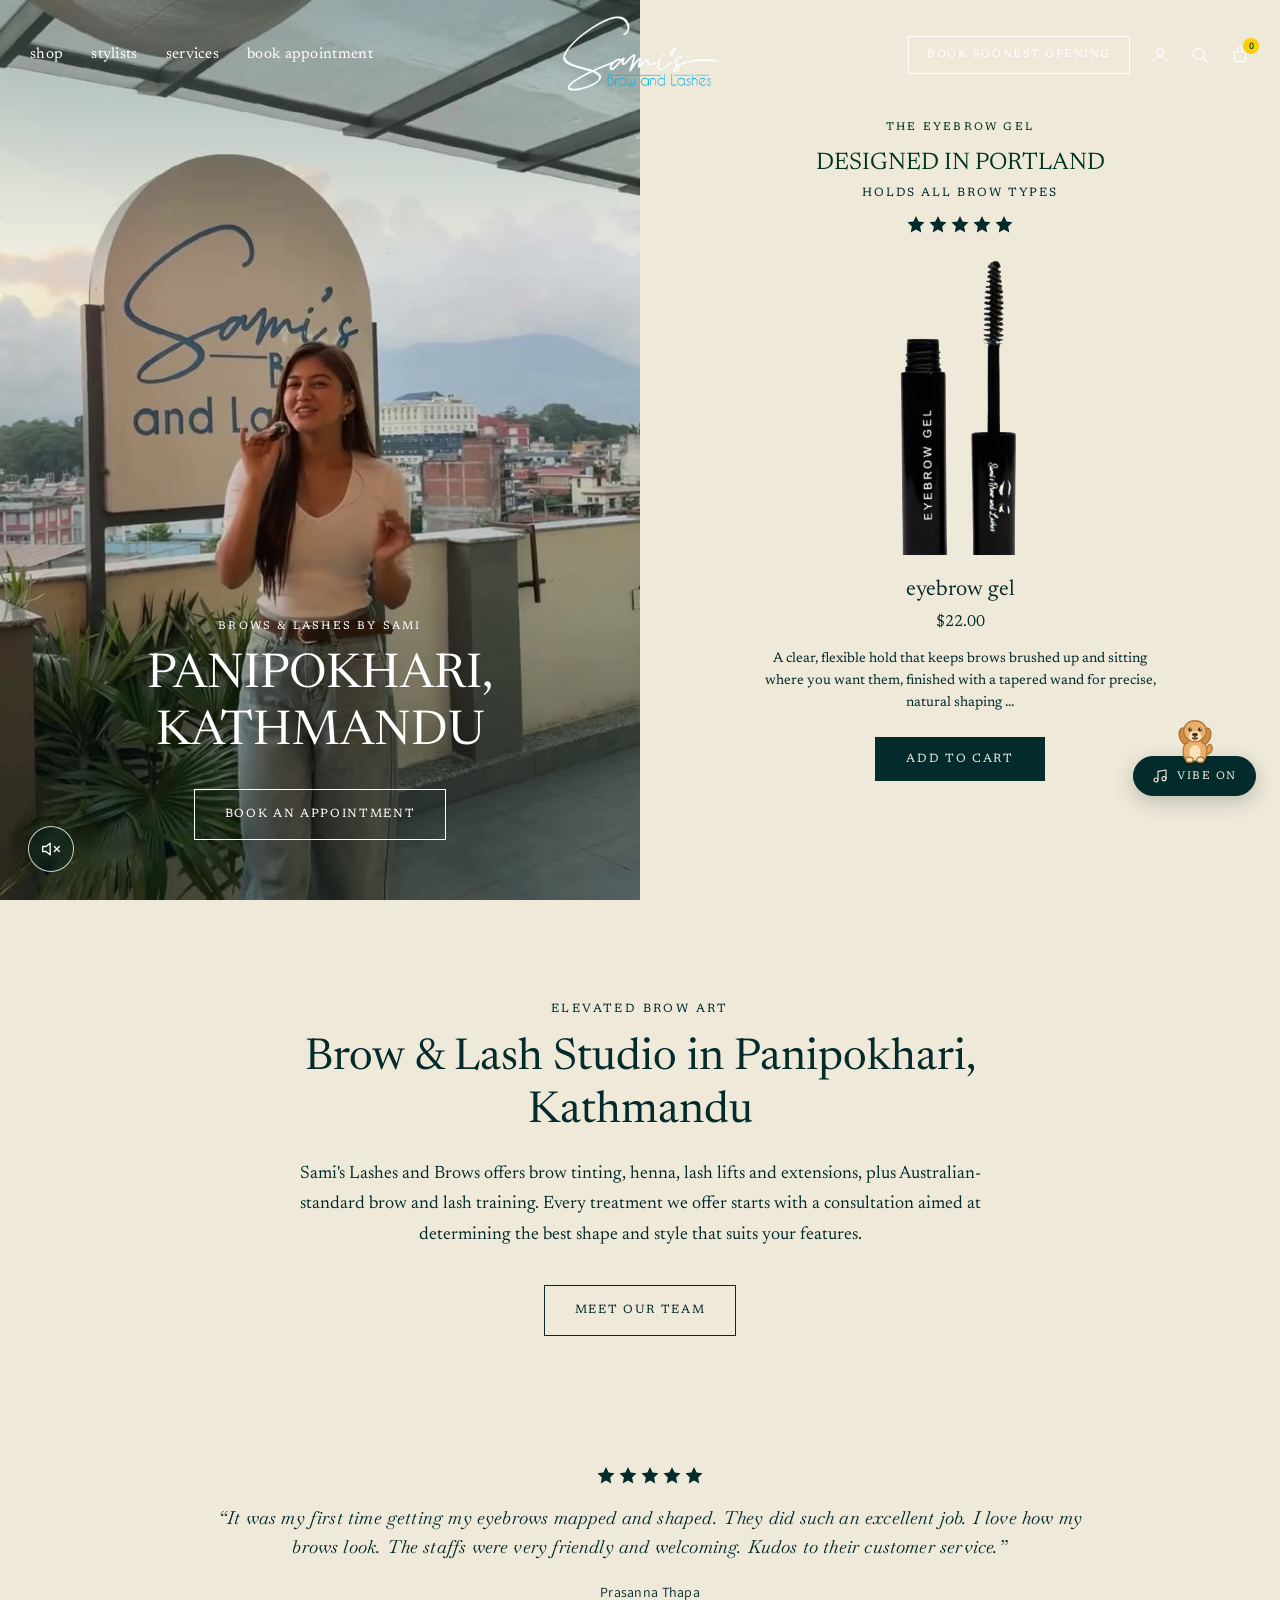
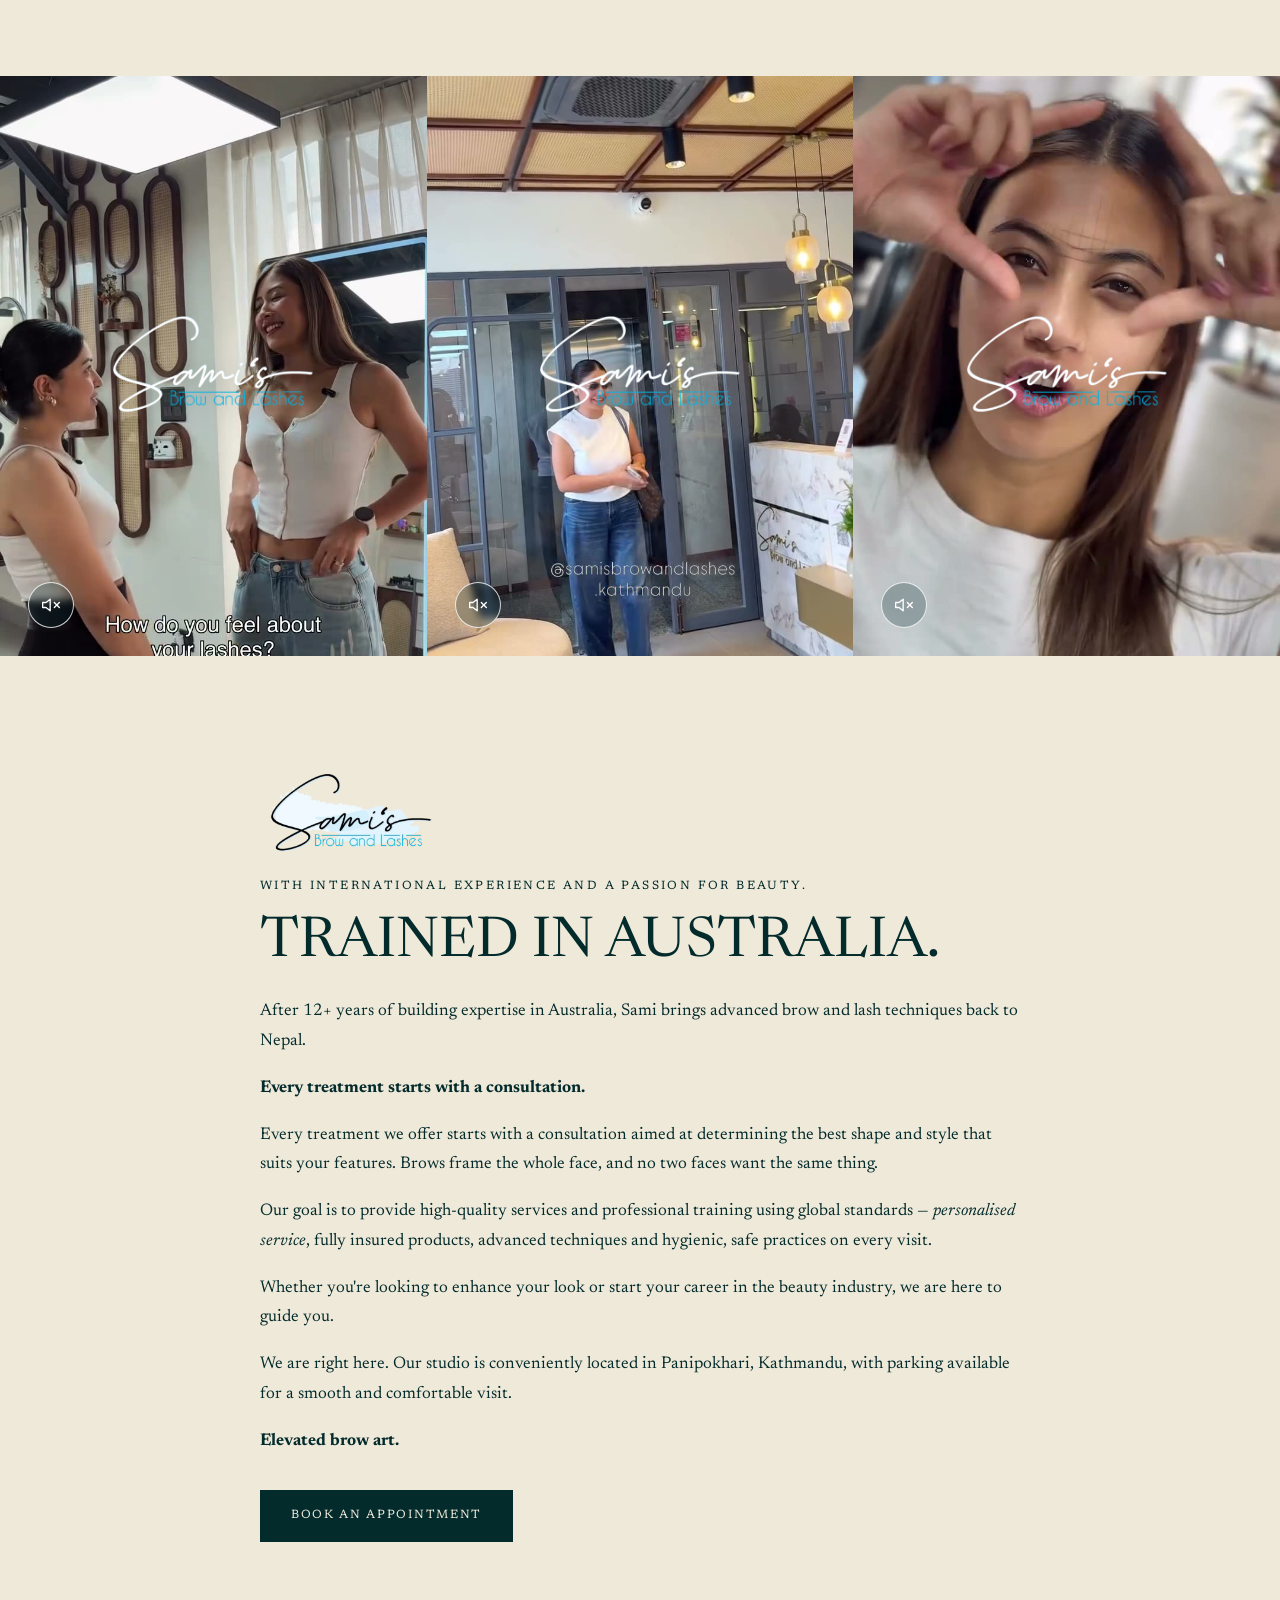
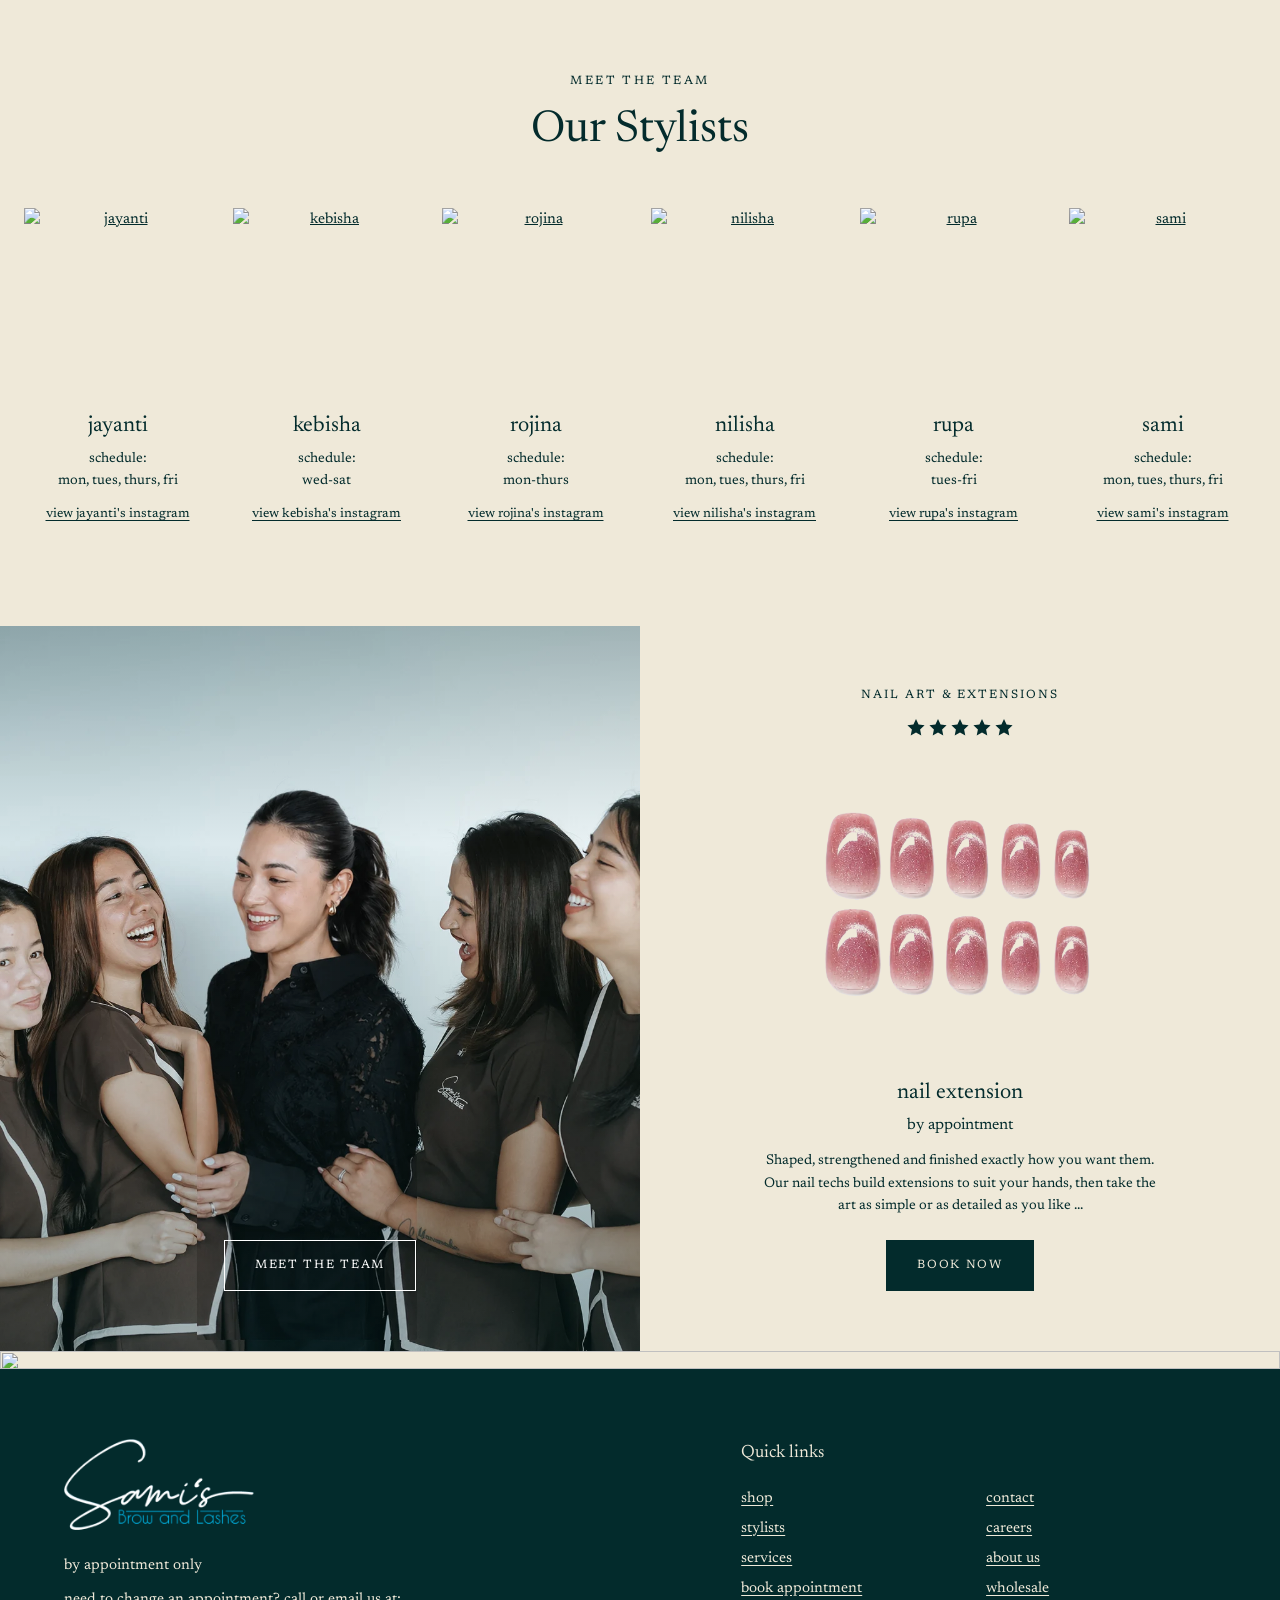
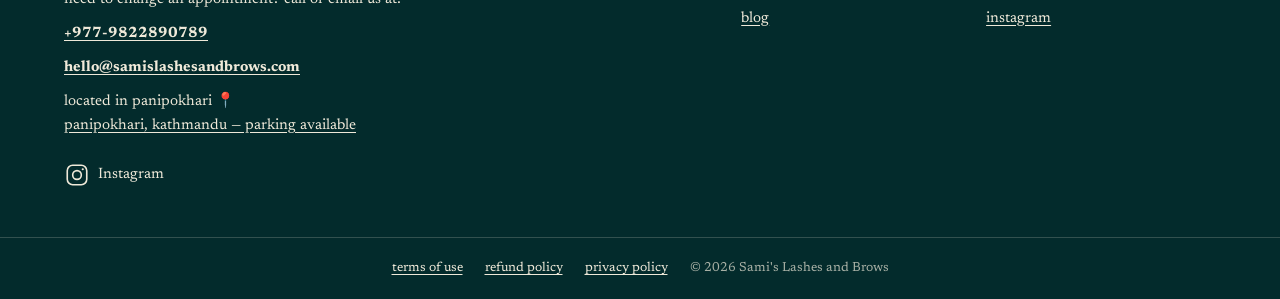
==== index.local.html @ 57ddc819 "Sami's Brow and Lashes demo site Point all booking and services CTAs to https://dev-app.zennly.io/sb" ====
<!DOCTYPE html>
<html lang="en">
<head>
<meta charset="utf-8">
<meta name="viewport" content="width=device-width, initial-scale=1">
<title>Sami's Lashes and Brows | Brow &amp; Lash Studio in Kathmandu</title>
<meta name="description" content="Sami's Lashes and Brows offers brow tinting, henna, lash lifts and extensions plus Australian-standard brow and lash training in Panipokhari, Kathmandu.">
<meta property="og:title" content="Sami's Lashes and Brows | Brow &amp; Lash Studio">
<meta property="og:description" content="Australian-trained brow and lash artistry, plus beginner-friendly certified courses in Kathmandu.">
<meta property="og:type" content="website">
<link rel="icon" href="assets/samis-favicon.svg">
<link rel="preconnect" href="https://fonts.googleapis.com">
<link rel="preconnect" href="https://fonts.gstatic.com" crossorigin>
<link href="https://fonts.googleapis.com/css2?family=Assistant:wght@300;400;600&family=Baskervville:ital@0;1&family=Newsreader:ital,wght@0,400;0,500;1,400&display=swap" rel="stylesheet">
<link rel="stylesheet" href="style.css">
</head>
<body>

<!-- ============ HEADER ============ -->
<header class="site-header" id="siteHeader">
  <div class="site-header__inner">
    <button class="menu-btn" id="menuBtn" aria-label="Menu" aria-controls="drawer" aria-expanded="false">
      <span class="menu-btn__bars"><i></i><i></i><i></i></span>
      <span class="menu-btn__text">Menu</span>
    </button>

    <a href="#" class="logo" aria-label="Sami's Lashes and Brows">
      <img class="logo__main" src="assets/samis-lashes-brows-logo-white.webp" alt="Sami's Lashes and Brows">
      <img class="logo__alt" src="assets/samis-lashes-brows-logo-nav.webp" alt="" aria-hidden="true">
    </a>

    <nav class="nav" aria-label="Primary">
      <a href="#shop">shop</a>
      <div class="nav__drop">
        <a href="#stylists" class="nav__has-children">stylists</a>
        <div class="nav__menu">
          <a href="#stylists">view all</a>
          <a href="#stylists">book with jayanti</a>
          <a href="#stylists">book with kebisha</a>
          <a href="#stylists">book with rojina</a>
          <a href="#stylists">book with nilisha</a>
          <a href="#stylists">book with rupa</a>
          <a href="#stylists">book with sami</a>
        </div>
      </div>
      <a href="#services">services</a>
      <a href="#book">book appointment</a>
    </nav>

    <div class="tools">
      <a href="#book" class="soonest">BOOK SOONEST OPENING</a>
      <a href="#" class="icon-link" aria-label="Account">
        <svg viewBox="0 0 24 24" width="20" height="20" fill="none" stroke="currentColor" stroke-width="1.4"><circle cx="12" cy="8" r="4"/><path d="M4 21c0-4.4 3.6-7 8-7s8 2.6 8 7"/></svg>
      </a>
      <a href="#" class="icon-link" aria-label="Search">
        <svg viewBox="0 0 24 24" width="20" height="20" fill="none" stroke="currentColor" stroke-width="1.4"><circle cx="10.5" cy="10.5" r="6.5"/><path d="M15.5 15.5L21 21"/></svg>
      </a>
      <a href="#" class="icon-link cart-link" aria-label="Basket">
        <svg viewBox="0 0 24 24" width="20" height="20" fill="none" stroke="currentColor" stroke-width="1.4"><path d="M5 8h14l-1 12H6L5 8z"/><path d="M9 8V6a3 3 0 016 0v2"/></svg>
        <span class="cart-count" id="cartCount">0</span>
      </a>
    </div>
  </div>
</header>

<!-- ============ MOBILE DRAWER ============ -->
<div class="drawer-overlay" id="drawerOverlay"></div>
<aside class="drawer" id="drawer" aria-hidden="true">
  <button class="drawer__close" id="drawerClose" aria-label="Close navigation">&times;</button>
  <a href="#shop">shop</a>
  <a href="#stylists">stylists</a>
  <div class="drawer__sub">
    <a href="#stylists">view all</a>
    <a href="#stylists">book with jayanti</a>
    <a href="#stylists">book with kebisha</a>
    <a href="#stylists">book with rojina</a>
    <a href="#stylists">book with nilisha</a>
    <a href="#stylists">book with rupa</a>
    <a href="#stylists">book with sami</a>
  </div>
  <a href="#services">services</a>
  <a href="#book">book appointment</a>
  <a href="#book" class="btn btn--solid">BOOK SOONEST OPENING</a>
  <div class="drawer__resched">
    <strong>Need To Reschedule?</strong>
    <p>give the studio a call and we'll find you another time. we're in panipokhari, kathmandu, with parking available.</p>
    <a href="tel:+9779822890789">+977-9822890789</a>
    <a href="mailto:hello@samislashesandbrows.com">hello@samislashesandbrows.com</a>
  </div>
</aside>

<main>

<!-- ============ EDITORIAL 1: HERO + SKYLINE ============ -->
<section class="editorial" id="shop">
  <div class="editorial__img">
    <video class="js-video" id="heroVideo" autoplay muted loop playsinline preload="metadata" poster="assets/samis-hero-poster.jpg" aria-label="Sami outside the studio in Kathmandu">
      <source src="assets/samis-hero-video.mp4" type="video/mp4">
    </video>
    <button class="sound-btn js-sound" id="soundBtn" type="button" aria-pressed="false" aria-label="Unmute video">
      <svg class="sound-btn__muted" viewBox="0 0 24 24" width="20" height="20" fill="none" stroke="currentColor" stroke-width="1.6" stroke-linecap="round" stroke-linejoin="round"><path d="M11 5L6 9H2v6h4l5 4V5z"/><path d="M22 9l-6 6"/><path d="M16 9l6 6"/></svg>
      <svg class="sound-btn__on" viewBox="0 0 24 24" width="20" height="20" fill="none" stroke="currentColor" stroke-width="1.6" stroke-linecap="round" stroke-linejoin="round"><path d="M11 5L6 9H2v6h4l5 4V5z"/><path d="M15.5 8.5a5 5 0 010 7"/><path d="M18.5 5.5a9 9 0 010 13"/></svg>
    </button>
    <div class="editorial__img-content">
      <div class="overline overline--light">BROWS &amp; LASHES BY SAMI</div>
      <h2 class="editorial__headline editorial__headline--light">PANIPOKHARI, KATHMANDU</h2>
      <a href="https://www.fresha.com/a/samis-brow-and-lashes-kathmandu-lazimpat-road-io4ua6rh" target="_blank" rel="noopener" class="btn btn--light">BOOK AN APPOINTMENT</a>
    </div>
  </div>
  <div class="editorial__product">
    <div class="product">
      <div class="overline">THE EYEBROW GEL</div>
      <h3 class="product__headline">DESIGNED IN PORTLAND</h3>
      <p class="product__sub">HOLDS ALL BROW TYPES</p>
      <div class="stars" aria-label="5 stars"></div>
      <img class="product__img" src="assets/samis-eyebrow-gel.png" alt="Sami's Brow and Lashes eyebrow gel with shaping wand">
      <h4 class="product__title">eyebrow gel</h4>
      <div class="product__price">$22.00</div>
      <p class="product__desc">A clear, flexible hold that keeps brows brushed up and sitting where you want them, finished with a tapered wand for precise, natural shaping ...</p>
      <button class="btn btn--solid add-to-cart" type="button">Add to cart</button>
    </div>
  </div>
</section>

<!-- ============ INTRO TEXT ============ -->
<section class="intro">
  <div class="intro__inner">
    <div class="subheader">ELEVATED BROW ART</div>
    <h1 class="feature-header">Brow &amp; Lash Studio in Panipokhari, Kathmandu</h1>
    <p>Sami's Lashes and Brows offers brow tinting, henna, lash lifts and extensions, plus Australian-standard brow and lash training. Every treatment we offer starts with a consultation aimed at determining the best shape and style that suits your features.</p>
    <a href="#stylists" class="btn btn--outline">MEET OUR TEAM</a>
  </div>
</section>

<!-- ============ TESTIMONIALS ============ -->
<section class="testimonials" aria-label="Reviews">
  <div class="carousel">
    <div class="track" id="track"></div>
  </div>
</section>

<!-- ============ GALLERY ============ -->
<section class="gallery" id="services">
  <div class="gallery__row">
    <div class="gallery__item">
      <video class="js-video" autoplay muted loop playsinline preload="metadata" poster="assets/samis-gallery-1.jpg" aria-label="Inside Sami's studio">
        <source src="assets/samis-gallery-1.mp4" type="video/mp4">
      </video>
      <button class="sound-btn js-sound" type="button" aria-pressed="false" aria-label="Unmute video">
        <svg class="sound-btn__muted" viewBox="0 0 24 24" width="20" height="20" fill="none" stroke="currentColor" stroke-width="1.6" stroke-linecap="round" stroke-linejoin="round"><path d="M11 5L6 9H2v6h4l5 4V5z"/><path d="M22 9l-6 6"/><path d="M16 9l6 6"/></svg>
        <svg class="sound-btn__on" viewBox="0 0 24 24" width="20" height="20" fill="none" stroke="currentColor" stroke-width="1.6" stroke-linecap="round" stroke-linejoin="round"><path d="M11 5L6 9H2v6h4l5 4V5z"/><path d="M15.5 8.5a5 5 0 010 7"/><path d="M18.5 5.5a9 9 0 010 13"/></svg>
      </button>
      <img class="gallery__logo" src="assets/samis-lashes-brows-logo-nav.webp" alt="" aria-hidden="true">
    </div>
    <div class="gallery__item">
      <video class="js-video" autoplay muted loop playsinline preload="metadata" poster="assets/samis-gallery-2.jpg" aria-label="Brow and lash work at Sami's">
        <source src="assets/samis-gallery-2.mp4" type="video/mp4">
      </video>
      <button class="sound-btn js-sound" type="button" aria-pressed="false" aria-label="Unmute video">
        <svg class="sound-btn__muted" viewBox="0 0 24 24" width="20" height="20" fill="none" stroke="currentColor" stroke-width="1.6" stroke-linecap="round" stroke-linejoin="round"><path d="M11 5L6 9H2v6h4l5 4V5z"/><path d="M22 9l-6 6"/><path d="M16 9l6 6"/></svg>
        <svg class="sound-btn__on" viewBox="0 0 24 24" width="20" height="20" fill="none" stroke="currentColor" stroke-width="1.6" stroke-linecap="round" stroke-linejoin="round"><path d="M11 5L6 9H2v6h4l5 4V5z"/><path d="M15.5 8.5a5 5 0 010 7"/><path d="M18.5 5.5a9 9 0 010 13"/></svg>
      </button>
      <img class="gallery__logo" src="assets/samis-lashes-brows-logo-nav.webp" alt="" aria-hidden="true">
    </div>
    <div class="gallery__item">
      <video class="js-video" autoplay muted loop playsinline preload="metadata" poster="assets/samis-gallery-3.jpg" aria-label="Sami's Brow and Lashes in Kathmandu">
        <source src="assets/samis-gallery-3.mp4" type="video/mp4">
      </video>
      <button class="sound-btn js-sound" type="button" aria-pressed="false" aria-label="Unmute video">
        <svg class="sound-btn__muted" viewBox="0 0 24 24" width="20" height="20" fill="none" stroke="currentColor" stroke-width="1.6" stroke-linecap="round" stroke-linejoin="round"><path d="M11 5L6 9H2v6h4l5 4V5z"/><path d="M22 9l-6 6"/><path d="M16 9l6 6"/></svg>
        <svg class="sound-btn__on" viewBox="0 0 24 24" width="20" height="20" fill="none" stroke="currentColor" stroke-width="1.6" stroke-linecap="round" stroke-linejoin="round"><path d="M11 5L6 9H2v6h4l5 4V5z"/><path d="M15.5 8.5a5 5 0 010 7"/><path d="M18.5 5.5a9 9 0 010 13"/></svg>
      </button>
      <img class="gallery__logo" src="assets/samis-lashes-brows-logo-nav.webp" alt="" aria-hidden="true">
    </div>
  </div>
</section>

<!-- ============ NOT QUITE RIGHT ============ -->
<section class="feedback" id="book">
  <div class="feedback__inner">
    <img class="feedback__icon" src="assets/samis-lashes-brows-logo-white.webp" alt="">
    <div class="subheader">With international experience and a passion for beauty.</div>
    <h2 class="feature-header feature-header--large">TRAINED IN AUSTRALIA.</h2>
    <div class="rte">
      <p>After 12+ years of building expertise in Australia, Sami brings advanced brow and lash techniques back to Nepal.</p>
      <p><strong>Every treatment starts with a consultation.</strong></p>
      <p>Every treatment we offer starts with a consultation aimed at determining the best shape and style that suits your features. Brows frame the whole face, and no two faces want the same thing.</p>
      <p>Our goal is to provide high-quality services and professional training using global standards — <em>personalised service</em>, fully insured products, advanced techniques and hygienic, safe practices on every visit.</p>
      <p>Whether you're looking to enhance your look or start your career in the beauty industry, we are here to guide you.</p>
      <p>We are right here. Our studio is conveniently located in Panipokhari, Kathmandu, with parking available for a smooth and comfortable visit.</p>
      <p><strong>Elevated brow art.</strong></p>
    </div>
    <a href="https://www.fresha.com/a/samis-brow-and-lashes-kathmandu-lazimpat-road-io4ua6rh" target="_blank" rel="noopener" class="btn btn--solid">BOOK AN APPOINTMENT</a>
  </div>
</section>

<!-- ============ STYLISTS ============ -->
<section class="stylists" id="stylists">
  <div class="stylists__head">
    <div class="subheader">MEET THE TEAM</div>
    <h2 class="feature-header feature-header--plain">Our Stylists</h2>
  </div>
  <div class="stylists__grid">
    <article class="stylist">
      <a href="#book" aria-label="jayanti"><img src="https://yello.salon/cdn/shop/files/kaylee_7b81c816-81a2-48a4-8c0e-1765aba63f1c_1024x1024.gif" alt="jayanti"></a>
      <h3>jayanti</h3>
      <p>schedule:<br>mon, tues, thurs, fri</p>
      <a href="https://www.instagram.com/samisbrowandlashes.kathmandu/" target="_blank" rel="noopener">view jayanti's instagram</a>
    </article>
    <article class="stylist">
      <a href="#book" aria-label="kebisha"><img src="https://yello.salon/cdn/shop/files/devon_86845612-800c-4fed-a059-08a786e39bd6_1024x1024.gif" alt="kebisha"></a>
      <h3>kebisha</h3>
      <p>schedule:<br>wed-sat</p>
      <a href="https://www.instagram.com/samisbrowandlashes.kathmandu/" target="_blank" rel="noopener">view kebisha's instagram</a>
    </article>
    <article class="stylist">
      <a href="#book" aria-label="rojina"><img src="https://yello.salon/cdn/shop/files/natalie_70365ebc-5584-4c6e-b8f2-4013141ed1f9_1024x1024.gif" alt="rojina"></a>
      <h3>rojina</h3>
      <p>schedule:<br>mon-thurs</p>
      <a href="https://www.instagram.com/samisbrowandlashes.kathmandu/" target="_blank" rel="noopener">view rojina's instagram</a>
    </article>
    <article class="stylist">
      <a href="#book" aria-label="nilisha"><img src="https://yello.salon/cdn/shop/files/vanessa_9da2cb59-c45c-40aa-93a1-08eabe72f2c5_1024x1024.gif" alt="nilisha"></a>
      <h3>nilisha</h3>
      <p>schedule:<br>mon, tues, thurs, fri</p>
      <a href="https://www.instagram.com/samisbrowandlashes.kathmandu/" target="_blank" rel="noopener">view nilisha's instagram</a>
    </article>
    <article class="stylist">
      <a href="#book" aria-label="rupa"><img src="https://yello.salon/cdn/shop/files/Christa_1024x1024.gif" alt="rupa"></a>
      <h3>rupa</h3>
      <p>schedule:<br>tues-fri</p>
      <a href="https://www.instagram.com/samisbrowandlashes.kathmandu/" target="_blank" rel="noopener">view rupa's instagram</a>
    </article>
    <article class="stylist">
      <a href="#book" aria-label="sami"><img src="https://yello.salon/cdn/shop/files/maya-new_1024x1024.gif" alt="sami"></a>
      <h3>sami</h3>
      <p>schedule:<br>mon, tues, thurs, fri</p>
      <a href="https://www.instagram.com/samisbrowandlashes.kathmandu/" target="_blank" rel="noopener">view sami's instagram</a>
    </article>
  </div>
</section>

<!-- ============ EDITORIAL 2: FOREST PARK HAT ============ -->
<section class="editorial editorial--dark">
  <div class="editorial__img">
    <img src="assets/samis-team-photo.png" alt="The Sami's Brow and Lashes team in the studio">
    <div class="editorial__img-content">
      <a href="#stylists" class="btn btn--light">MEET THE TEAM</a>
    </div>
  </div>
  <div class="editorial__product">
    <div class="product">
      <p class="product__sub">NAIL ART &amp; EXTENSIONS</p>
      <div class="stars" aria-label="5 stars"></div>
      <img class="product__img" src="assets/samis-nail-art.png" alt="A set of pink glitter gradient press-on nails">
      <h4 class="product__title">nail extension</h4>
      <div class="product__price">by appointment</div>
      <p class="product__desc">Shaped, strengthened and finished exactly how you want them. Our nail techs build extensions to suit your hands, then take the art as simple or as detailed as you like ...</p>
      <a href="https://www.fresha.com/a/samis-brow-and-lashes-kathmandu-lazimpat-road-io4ua6rh" target="_blank" rel="noopener" class="btn btn--solid">Book now</a>
    </div>
  </div>
</section>

<!-- ============ STRIPE ============ -->
<div class="stripe"><img src="https://yello.salon/cdn/shop/files/tall-border-detail-yello-salon-portland-umbrella-stripe.png?width=2000" alt=""></div>

</main>

<!-- ============ FOOTER ============ -->
<footer class="footer">
  <div class="footer__inner">
    <div class="footer__col footer__info">
      <img src="assets/samis-lashes-brows-logo-nav.webp" alt="Sami's Lashes and Brows" width="190">
      <p>by appointment only</p>
      <p>need to change an appointment? call or email us at:</p>
      <p><a href="tel:+9779822890789"><strong>+977-9822890789</strong></a></p>
      <p><a href="mailto:hello@samislashesandbrows.com"><strong>hello@samislashesandbrows.com</strong></a></p>
      <p>located in panipokhari 📍<br><a href="https://maps.google.com/?q=Sami's+Brow+and+Lashes+Panipokhari+Kathmandu" target="_blank" rel="noopener">panipokhari, kathmandu — parking available</a></p>
      <a class="footer__ig" href="https://www.instagram.com/samisbrowandlashes.kathmandu/" target="_blank" rel="noopener" aria-label="Instagram">
        <svg viewBox="0 0 24 24" width="26" height="26" fill="none" stroke="currentColor" stroke-width="1.5"><rect x="3" y="3" width="18" height="18" rx="5"/><circle cx="12" cy="12" r="4"/><circle cx="17.3" cy="6.7" r="1" fill="currentColor" stroke="none"/></svg>
        <span>Instagram</span>
      </a>
    </div>
    <div class="footer__col footer__links">
      <h5>Quick links</h5>
      <ul>
        <li><a href="#shop">shop</a></li>
        <li><a href="#stylists">stylists</a></li>
        <li><a href="#services">services</a></li>
        <li><a href="#book">book appointment</a></li>
        <li><a href="#">blog</a></li>
        <li><a href="#">contact</a></li>
        <li><a href="#">careers</a></li>
        <li><a href="#">about us</a></li>
        <li><a href="#">wholesale</a></li>
        <li><a href="https://www.instagram.com/samisbrowandlashes.kathmandu/" target="_blank" rel="noopener">instagram</a></li>
      </ul>
    </div>
  </div>
  <div class="footer__legal">
    <a href="#">terms of use</a><a href="#">refund policy</a><a href="#">privacy policy</a>
    <span>&copy; 2026 Sami's Lashes and Brows</span>
  </div>
</footer>

<audio id="bgMusic" loop preload="auto">
  <source src="assets/vibe.mp3" type="audio/mpeg">
</audio>
<button class="vibe-btn" id="vibeBtn" type="button" aria-pressed="true" aria-label="Turn the vibe off">
  <svg class="pet" viewBox="0 0 64 60" width="56" height="53" aria-hidden="true">
    <g class="pet__zzz" fill="none" stroke="#6B4A2A" stroke-width="1.8" stroke-linecap="round" stroke-linejoin="round">
      <path d="M48 17h4.4l-4.4 5.2h4.4"/>
      <path d="M55.6 9.5h3.3l-3.3 3.9h3.3"/>
    </g>
    <g class="pet__all">
      <g class="pet__tail">
        <path d="M41.5 47.5c7.4.6 11.8-4.8 9.6-10.2-.8-2-3.4-2.2-4.4.1-1.3 3.2-3 5.9-5.6 7.3z" fill="#E0A157" stroke="#B77B38" stroke-width="1.6" stroke-linejoin="round"/>
      </g>
      <g class="pet__body">
        <path d="M32 27c-8.4 0-13.4 8.2-13.4 16.6 0 5.4 2.2 9.2 4.6 10.4h17.6c2.4-1.2 4.6-5 4.6-10.4C45.4 35.2 40.4 27 32 27z" fill="#E8B06A" stroke="#B77B38" stroke-width="1.6" stroke-linejoin="round"/>
        <ellipse cx="32" cy="45" rx="6.4" ry="8.6" fill="#F7E2BC"/>
        <ellipse cx="25.8" cy="53" rx="4.2" ry="2.9" fill="#F7E2BC" stroke="#B77B38" stroke-width="1.5"/>
        <ellipse cx="38.2" cy="53" rx="4.2" ry="2.9" fill="#F7E2BC" stroke="#B77B38" stroke-width="1.5"/>
      </g>
      <g class="pet__head">
        <g class="pet__ear pet__ear--l">
          <ellipse cx="19.4" cy="26" rx="5.2" ry="9.4" transform="rotate(-14 19.4 26)" fill="#CE8F45" stroke="#A96F31" stroke-width="1.5"/>
        </g>
        <g class="pet__ear pet__ear--r">
          <ellipse cx="44.6" cy="26" rx="5.2" ry="9.4" transform="rotate(14 44.6 26)" fill="#CE8F45" stroke="#A96F31" stroke-width="1.5"/>
        </g>
        <ellipse cx="32" cy="20.5" rx="13" ry="12" fill="#E8B06A" stroke="#B77B38" stroke-width="1.6"/>
        <ellipse cx="32" cy="26.5" rx="7.4" ry="5.8" fill="#F7E2BC"/>
        <g class="pet__eyes-open">
          <ellipse cx="26.4" cy="18.6" rx="2.1" ry="2.3" fill="#4A3220"/>
          <ellipse cx="37.6" cy="18.6" rx="2.1" ry="2.3" fill="#4A3220"/>
          <circle cx="27.2" cy="17.8" r=".8" fill="#fff"/>
          <circle cx="38.4" cy="17.8" r=".8" fill="#fff"/>
        </g>
        <g class="pet__eyes-shut" fill="none" stroke="#4A3220" stroke-width="1.7" stroke-linecap="round">
          <path d="M24.6 18.4c1.2 1.4 2.5 1.4 3.6 0"/>
          <path d="M35.8 18.4c1.2 1.4 2.5 1.4 3.6 0"/>
        </g>
        <path d="M32 22.2c2.1 0 3.4 1 3.4 2.1 0 1.3-1.7 2.6-3.4 2.6s-3.4-1.3-3.4-2.6c0-1.1 1.3-2.1 3.4-2.1z" fill="#4A3220"/>
        <path class="pet__tongue" d="M29.8 28.6h4.4c0 2.4-1 3.8-2.2 3.8s-2.2-1.4-2.2-3.8z" fill="#EE8398"/>
        <g fill="none" stroke="#4A3220" stroke-width="1.5" stroke-linecap="round">
          <path d="M32 26.9v1.5"/>
          <path d="M32 28.4c-1 1-2.2.8-2.8-.2"/>
          <path d="M32 28.4c1 1 2.2.8 2.8-.2"/>
        </g>
      </g>
    </g>
  </svg>
  <svg class="vibe-btn__on" viewBox="0 0 24 24" width="16" height="16" fill="none" stroke="currentColor" stroke-width="1.7" stroke-linecap="round" stroke-linejoin="round" aria-hidden="true"><path d="M9 18V5l12-2v13"/><circle cx="6" cy="18" r="3"/><circle cx="18" cy="16" r="3"/></svg>
  <svg class="vibe-btn__off" viewBox="0 0 24 24" width="16" height="16" fill="none" stroke="currentColor" stroke-width="1.7" stroke-linecap="round" stroke-linejoin="round" aria-hidden="true"><path d="M9 18V5l12-2v13"/><circle cx="6" cy="18" r="3"/><circle cx="18" cy="16" r="3"/><path d="M3 3l18 18"/></svg>
  <span class="vibe-btn__label">Vibe on</span>
</button>

<script src="script.js"></script>
<!-- LOCAL DEV: widget served by vite dev server (widget/ on :5173) -->
<script type="module" src="/src/main.tsx"
        data-site-id="sbal"
        data-api-url="https://staging-api.zunkireelabs.com"
        data-mode="agent"></script>
</body>
</html>
---- style.css ----
:root{
  --cream:#efe9d9;
  --teal:#032b2c;
  --green:#00341e;
  --yellow:#fbcd0a;
  --serif:'Newsreader','New York','Iowan Old Style',Baskerville,Georgia,serif;
  --body:'Assistant',sans-serif;
  --italic:'Baskervville',serif;
}
*{box-sizing:border-box}
html{scroll-behavior:smooth}
body{margin:0;background:var(--cream);color:var(--teal);font-family:var(--serif);font-size:15px;line-height:1.6;-webkit-font-smoothing:antialiased}
img,video{max-width:100%;display:block}
a{color:inherit}
h1,h2,h3,h4,h5{font-weight:400;margin:0}
p{margin:0 0 1em}

/* ---------- buttons ---------- */
.btn{display:inline-block;font-family:var(--serif);font-size:12px;letter-spacing:.14em;text-transform:uppercase;text-decoration:none;padding:15px 30px;border:1px solid var(--teal);cursor:pointer;transition:background .25s,color .25s,border-color .25s;background:none;color:var(--teal)}
.btn--solid{background:var(--teal);color:var(--cream)}
.btn--solid:hover{background:transparent;color:var(--teal)}
.btn--outline:hover{background:var(--teal);color:var(--cream)}
.btn--light{border-color:#fff;color:#fff}
.btn--light:hover{background:#fff;color:var(--teal)}

/* ---------- header ---------- */
.site-header{position:fixed;top:0;left:0;right:0;z-index:50;color:#fff;transition:background .3s,color .3s,box-shadow .3s}
.site-header__inner{max-width:1600px;margin:0 auto;padding:16px 30px;display:grid;grid-template-columns:1fr auto 1fr;align-items:center;gap:20px}
.site-header.scrolled{background:var(--cream);color:var(--teal);box-shadow:0 1px 0 rgba(3,43,44,.1)}
.logo{grid-column:2;grid-row:1;justify-self:center;display:block;width:155px;position:relative}
.logo img{width:100%;height:auto}
.logo__alt{display:block}
.logo__main{display:none}
.site-header.scrolled .logo__alt{display:none}
.site-header.scrolled .logo__main{display:block}
.nav{grid-column:1;grid-row:1;display:flex;gap:28px;align-items:center}
.nav a,.soonest{font-family:var(--serif);font-size:15px;text-decoration:none;letter-spacing:.02em}
.nav a:hover{text-decoration:underline;text-underline-offset:5px}
.nav__drop{position:relative;padding:12px 0}
.nav__menu{position:absolute;top:100%;left:-16px;min-width:210px;background:var(--cream);color:var(--teal);padding:14px 0;display:none;box-shadow:0 12px 30px rgba(3,43,44,.15)}
.nav__menu a{display:block;padding:7px 22px}
.nav__drop:hover .nav__menu{display:block}
.tools{grid-column:3;grid-row:1;display:flex;gap:20px;align-items:center;justify-content:flex-end}
.soonest{border:1px solid currentColor;padding:9px 18px;font-size:11px;letter-spacing:.14em;transition:background .25s,color .25s}
.soonest:hover{background:#fff;color:var(--teal)}
.site-header.scrolled .soonest:hover{background:var(--teal);color:var(--cream)}
.icon-link{display:flex;position:relative}
.cart-count{position:absolute;top:-7px;right:-9px;background:var(--yellow);color:var(--teal);font-size:10px;line-height:1;border-radius:10px;min-width:16px;height:16px;display:flex;align-items:center;justify-content:center;font-family:var(--body);font-weight:600}
.menu-btn{display:none;background:none;border:0;color:inherit;align-items:center;gap:10px;cursor:pointer;font-family:var(--serif);font-size:15px;padding:0;grid-column:1;grid-row:1;justify-self:start}
.menu-btn__bars{display:flex;flex-direction:column;gap:5px}
.menu-btn__bars i{display:block;width:22px;height:1.5px;background:currentColor}

/* ---------- drawer ---------- */
.drawer-overlay{position:fixed;inset:0;background:rgba(3,43,44,.5);opacity:0;pointer-events:none;transition:opacity .3s;z-index:90}
.drawer{position:fixed;top:0;left:0;bottom:0;width:min(380px,88vw);background:var(--cream);z-index:100;padding:70px 32px 32px;transform:translateX(-100%);transition:transform .35s ease;overflow-y:auto;display:flex;flex-direction:column;gap:6px}
.drawer a:not(.btn){font-size:20px;text-decoration:none;padding:6px 0}
.drawer__sub{padding-left:16px;display:flex;flex-direction:column;border-left:1px solid rgba(3,43,44,.2);margin-bottom:6px}
.drawer__sub a{font-size:16px!important}
.drawer .btn{margin-top:14px;text-align:center}
.drawer__close{position:absolute;top:16px;right:22px;background:none;border:0;font-size:36px;line-height:1;color:var(--teal);cursor:pointer}
.drawer__resched{margin-top:28px;font-size:14px}
.drawer__resched p{margin:6px 0}
body.drawer-open .drawer{transform:none}
body.drawer-open .drawer-overlay{opacity:1;pointer-events:auto}
body.drawer-open{overflow:hidden}

/* ---------- editorial split ---------- */
.editorial{display:grid;grid-template-columns:1fr 1fr;min-height:600px;background:var(--cream)}
.editorial:first-of-type{min-height:100vh}
.editorial__img{position:relative;overflow:hidden;display:flex;align-items:flex-end;justify-content:center;min-height:600px}
.editorial__img>img,.editorial__img>video{position:absolute;inset:0;width:100%;height:100%;object-fit:cover}
.editorial__img::after{content:"";position:absolute;inset:0;background:linear-gradient(180deg,rgba(3,43,44,.28) 0%,rgba(3,43,44,0) 30%,rgba(3,43,44,.28) 100%)}
.editorial__img-content{position:relative;z-index:2;padding:60px;text-align:center;max-width:520px}
.sound-btn{position:absolute;left:28px;bottom:28px;z-index:3;width:46px;height:46px;border-radius:50%;border:1px solid rgba(255,255,255,.8);background:rgba(3,43,44,.25);-webkit-backdrop-filter:blur(4px);backdrop-filter:blur(4px);color:#fff;display:flex;align-items:center;justify-content:center;cursor:pointer;padding:0;transition:background .25s,color .25s,border-color .25s}
.sound-btn:hover{background:#fff;color:var(--teal);border-color:#fff}
.sound-btn:focus-visible{outline:2px solid #fff;outline-offset:3px}

/* floating "vibe" music toggle — sits above the chat widget, bottom right */
.vibe-btn{position:fixed;right:24px;bottom:104px;z-index:60;display:inline-flex;align-items:center;gap:9px;padding:11px 18px;border-radius:999px;border:1px solid var(--teal);background:var(--teal);color:var(--cream);font-family:var(--serif);font-size:11px;letter-spacing:.14em;text-transform:uppercase;cursor:pointer;box-shadow:0 6px 20px rgba(3,43,44,.22);transition:background .25s,color .25s,opacity .25s}
.vibe-btn:hover{background:var(--cream);color:var(--teal)}
.vibe-btn:focus-visible{outline:2px solid var(--teal);outline-offset:3px}
.vibe-btn__label{line-height:1}
.vibe-btn .vibe-btn__off{display:none}
.vibe-btn[aria-pressed="false"]{background:transparent;color:var(--teal);box-shadow:none}
.vibe-btn[aria-pressed="false"] .vibe-btn__on{display:none}
.vibe-btn[aria-pressed="false"] .vibe-btn__off{display:block}
.vibe-btn[aria-pressed="false"]:hover{background:var(--teal);color:var(--cream)}

/* the pup that sits on top of the pill */
.pet{position:absolute;left:50%;bottom:calc(100% - 9px);transform:translateX(-50%);overflow:visible;pointer-events:none}
.pet__all,.pet__head,.pet__ear,.pet__tail,.pet__zzz{transform-box:fill-box}
.pet__all{transform-origin:50% 100%;animation:pet-bounce 1.05s ease-in-out infinite}
.pet__head{transform-origin:50% 92%;animation:pet-bob 1.05s ease-in-out infinite}
.pet__ear{transform-origin:50% 12%}
.pet__ear--l{animation:pet-ear-l 1.05s ease-in-out infinite}
.pet__ear--r{animation:pet-ear-r 1.05s ease-in-out infinite}
.pet__tail{transform-origin:0% 100%;animation:pet-wag .42s ease-in-out infinite}
.pet__eyes-shut{display:none}
.pet__zzz{opacity:0;transform-origin:0% 100%}
@keyframes pet-bounce{0%,100%{transform:translateY(0)}50%{transform:translateY(-2.5px)}}
@keyframes pet-bob{0%,100%{transform:rotate(-7deg)}50%{transform:rotate(7deg)}}
@keyframes pet-ear-l{0%,100%{transform:rotate(9deg)}50%{transform:rotate(-7deg)}}
@keyframes pet-ear-r{0%,100%{transform:rotate(-9deg)}50%{transform:rotate(7deg)}}
@keyframes pet-wag{0%,100%{transform:rotate(-15deg)}50%{transform:rotate(15deg)}}
@keyframes pet-zzz{0%{opacity:0;transform:translate(0,2px) scale(.8)}30%{opacity:1}100%{opacity:0;transform:translate(3px,-6px) scale(1)}}
/* hover: the pup gets excited */
.vibe-btn:hover .pet__all{animation-duration:.66s}
.vibe-btn:hover .pet__head,.vibe-btn:hover .pet__ear{animation-duration:.66s}
.vibe-btn:hover .pet__tail{animation-duration:.26s}
/* vibe off: the pup dozes off */
.vibe-btn[aria-pressed="false"] .pet__all,
.vibe-btn[aria-pressed="false"] .pet__head,
.vibe-btn[aria-pressed="false"] .pet__ear,
.vibe-btn[aria-pressed="false"] .pet__tail{animation:none}
.vibe-btn[aria-pressed="false"] .pet__head{transform:rotate(9deg) translateY(1.5px)}
.vibe-btn[aria-pressed="false"] .pet__tail{transform:rotate(-16deg)}
.vibe-btn[aria-pressed="false"] .pet__eyes-open{display:none}
.vibe-btn[aria-pressed="false"] .pet__eyes-shut{display:block}
.vibe-btn[aria-pressed="false"] .pet__tongue{display:none}
.vibe-btn[aria-pressed="false"] .pet__zzz{animation:pet-zzz 2.6s ease-out infinite}
@media (prefers-reduced-motion:reduce){
  .pet__all,.pet__head,.pet__ear,.pet__tail,.pet__zzz{animation:none}
}

/* the little listener: head bobs and a note floats while the vibe is on */
.vibe-char{overflow:visible;flex:none}
.vibe-char__head,.vibe-char__note{transform-box:fill-box}
.vibe-char__head{transform-origin:50% 95%;animation:vibe-bob 1.05s ease-in-out infinite}
.vibe-char__note{transform-origin:50% 100%;animation:vibe-note 1.8s ease-out infinite}
@keyframes vibe-bob{
  0%,100%{transform:rotate(-9deg) translateY(0)}
  50%{transform:rotate(9deg) translateY(-.7px)}
}
@keyframes vibe-note{
  0%{opacity:0;transform:translate(0,2px) scale(.7)}
  25%{opacity:1}
  70%{opacity:1;transform:translate(1.5px,-3px) scale(1)}
  100%{opacity:0;transform:translate(3px,-5px) scale(.9)}
}
/* vibe off: the character stops dancing and the note disappears */
.vibe-btn[aria-pressed="false"] .vibe-char__head{animation:none;transform:rotate(0)}
.vibe-btn[aria-pressed="false"] .vibe-char__note{animation:none;opacity:.25}
@media (prefers-reduced-motion:reduce){
  .vibe-char__head,.vibe-char__note{animation:none}
}
@media (max-width:767px){.vibe-btn{right:16px;bottom:92px;padding:9px 14px;font-size:10px}}
.sound-btn .sound-btn__on{display:none}
.sound-btn[aria-pressed="true"] .sound-btn__on{display:block}
.sound-btn[aria-pressed="true"] .sound-btn__muted{display:none}
.overline{font-size:11px;letter-spacing:.2em;text-transform:uppercase;margin-bottom:12px;color:var(--green)}
.overline--light{color:#fff}
.editorial__headline{font-size:48px;line-height:1.2;margin-bottom:26px}
.editorial__headline--light{color:#fff}
.editorial__product{display:flex;align-items:center;justify-content:center;padding:60px}
.product{max-width:400px;text-align:center}
.product__headline{font-size:24px;line-height:1.2;color:var(--green);margin-bottom:6px}
.product__sub{font-size:12px;letter-spacing:.16em;text-transform:uppercase;margin-bottom:12px}
.stars{height:18px;margin:0 auto 22px;width:110px;background:
  url("data:image/svg+xml,%3Csvg xmlns='http://www.w3.org/2000/svg' viewBox='0 0 22 18'%3E%3Cpath fill='%23032b2c' d='M11 1l2.6 5.6 6 .7-4.5 4.1 1.2 6L11 14.4 5.7 17.4l1.2-6L2.4 7.3l6-.7z'/%3E%3C/svg%3E") repeat-x left/22px 18px}
.product__img{width:100%;max-width:300px;margin:0 auto 18px;aspect-ratio:1;object-fit:cover}
.product__title{font-size:22px;margin-bottom:2px}
.product__price{font-size:16px;margin-bottom:12px}
.product__desc{font-size:14px;margin-bottom:22px}
.add-to-cart.added{background:var(--yellow);border-color:var(--yellow);color:var(--teal)}

/* ---------- intro ---------- */
.intro{padding:100px 24px;text-align:center}
.intro__inner{max-width:720px;margin:0 auto}
.subheader{font-size:12px;letter-spacing:.2em;text-transform:uppercase;margin-bottom:14px}
.feature-header{font-size:clamp(28px,4vw,44px);line-height:1.2;margin-bottom:20px}
.feature-header--large{font-size:clamp(32px,5vw,56px)}
.intro p{font-size:18px;line-height:1.7;margin-bottom:34px}

/* ---------- testimonials ---------- */
.testimonials{max-width:1400px;margin:0 auto;padding:30px 10px 70px;overflow:hidden}
.carousel{overflow:hidden}
.track{display:flex;width:fit-content;animation:scroll calc(var(--n,10) * 5s) linear infinite}
.track:hover{animation-play-state:paused}
@keyframes scroll{to{transform:translateX(-50%)}}
.slide{flex:0 0 100vw;max-width:1400px;padding:0 20px}
.slide__content{max-width:900px;margin:0 auto;text-align:center}
.slide .stars{margin-bottom:20px}
.slide blockquote{margin:0 0 20px;font-family:var(--italic);font-style:italic;font-size:18px;line-height:1.6;letter-spacing:.01em}
.slide cite{font-family:var(--body);font-style:normal;font-size:14px;letter-spacing:.02em}

/* ---------- gallery ---------- */
.gallery__row{display:grid;grid-template-columns:repeat(3,1fr)}
.gallery__item{position:relative;height:580px;overflow:hidden}
.gallery__item>img:first-child,.gallery__item video{width:100%;height:100%;object-fit:cover;transition:transform 1.4s cubic-bezier(.13,.88,.62,1)}
.gallery__item:hover>img:first-child,.gallery__item:hover video{transform:scale(1.04)}
.gallery__logo{position:absolute;left:50%;top:50%;width:200px;transform:translate(-50%,-50%);pointer-events:none;filter:drop-shadow(0 2px 12px rgba(0,0,0,.25))}

/* ---------- feedback ---------- */
.feedback{padding:110px 24px;background:var(--cream)}
.feedback__inner{max-width:760px;margin:0 auto}
.feedback__icon{width:180px;margin-bottom:20px}
.rte{font-size:17px;line-height:1.75;margin-bottom:34px}
.rte em{font-style:italic}

/* ---------- stylists ---------- */
.stylists{padding:20px 24px 100px}
.stylists__head{text-align:center;margin-bottom:50px}
.stylists__grid{max-width:1500px;margin:0 auto;display:grid;grid-template-columns:repeat(6,1fr);gap:22px}
.stylist{text-align:center}
.stylist a:not([target]){display:block;overflow:hidden;margin-bottom:14px}
.stylist img{width:100%;aspect-ratio:1;object-fit:cover;transition:transform .8s}
.stylist a:hover img{transform:scale(1.05)}
.stylist h3{font-size:22px}
.stylist p{font-size:14px;margin:4px 0 10px}
.stylist a[target]{font-size:13px;text-underline-offset:3px}

/* ---------- editorial dark ---------- */
.editorial--dark .overline{color:#fff}
.stripe{height:18px;overflow:hidden;line-height:0}
.stripe img{width:100%;height:18px;object-fit:cover}

/* ---------- footer ---------- */
.footer{background:var(--teal);color:var(--cream)}
.footer__inner{max-width:1200px;margin:0 auto;padding:70px 24px 40px;display:grid;grid-template-columns:1.3fr 1fr;gap:60px}
.footer__info img{margin-bottom:20px;border-radius:2px}
.footer__info p{margin-bottom:10px}
.footer__ig{display:inline-flex;gap:8px;align-items:center;margin-top:14px;text-decoration:none}
.footer h5{font-size:18px;margin-bottom:16px}
.footer ul{list-style:none;margin:0;padding:0;columns:2}
.footer li{padding:3px 0}
.footer a{text-underline-offset:3px}
.footer__legal{border-top:1px solid rgba(239,233,217,.2);padding:20px 24px;display:flex;flex-wrap:wrap;gap:22px;justify-content:center;font-size:13px}
.footer__legal span{opacity:.7}

/* ---------- responsive ---------- */
@media (max-width:1100px){
  .nav,.soonest{display:none}
  .menu-btn{display:flex}
  .tools{gap:16px}
  .stylists__grid{grid-template-columns:repeat(4,1fr)}
}
@media (max-width:767px){
  .site-header__inner{padding:12px 18px}
  .logo{width:120px}
  .editorial{grid-template-columns:1fr}
  .editorial__img{min-height:520px}
  .editorial:first-of-type{min-height:0}
  .editorial__headline{font-size:36px}
  .editorial__product,.editorial__img-content{padding:44px 24px}
  .gallery__row{grid-template-columns:1fr}
  .gallery__item{height:520px}
  .stylists__grid{grid-template-columns:repeat(2,1fr);gap:28px 16px}
  .footer__inner{grid-template-columns:1fr;gap:40px}
  .intro,.feedback{padding:70px 22px}
}
@media (prefers-reduced-motion:reduce){.track{animation:none}html{scroll-behavior:auto}}
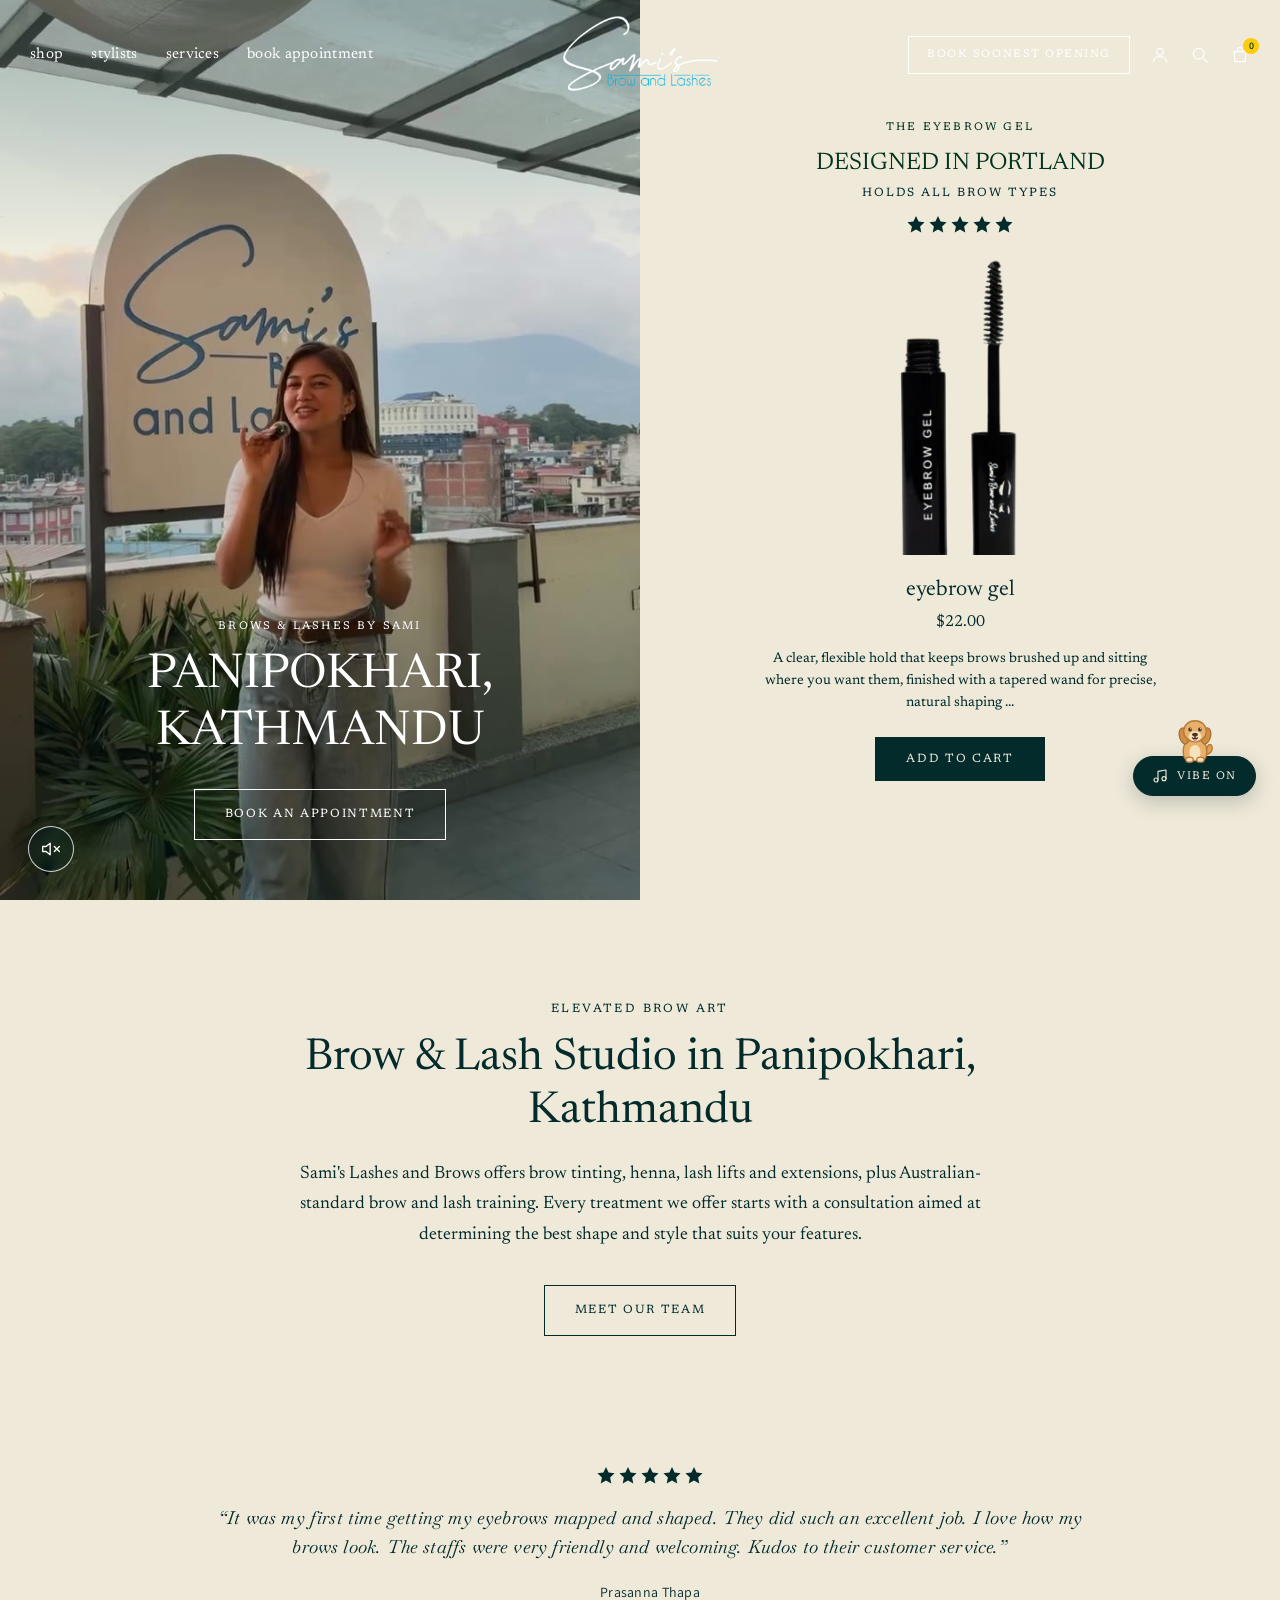
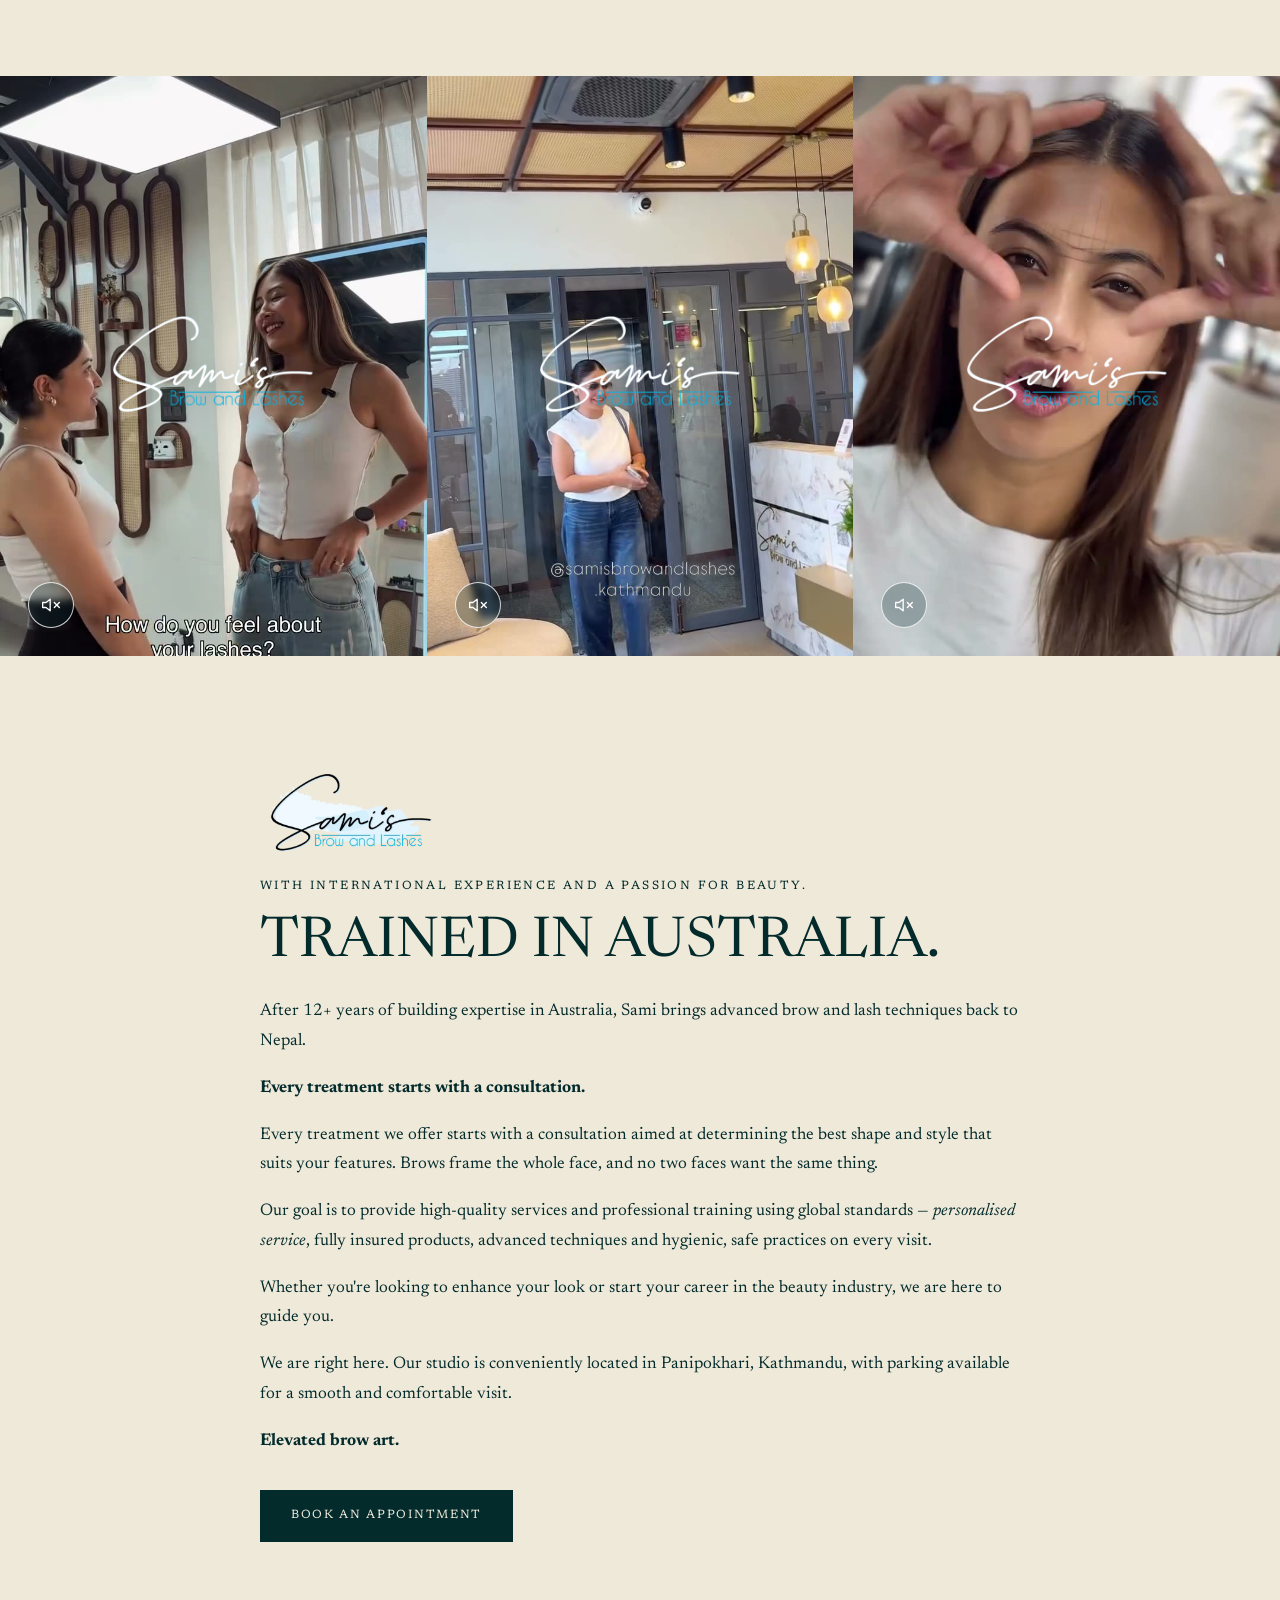
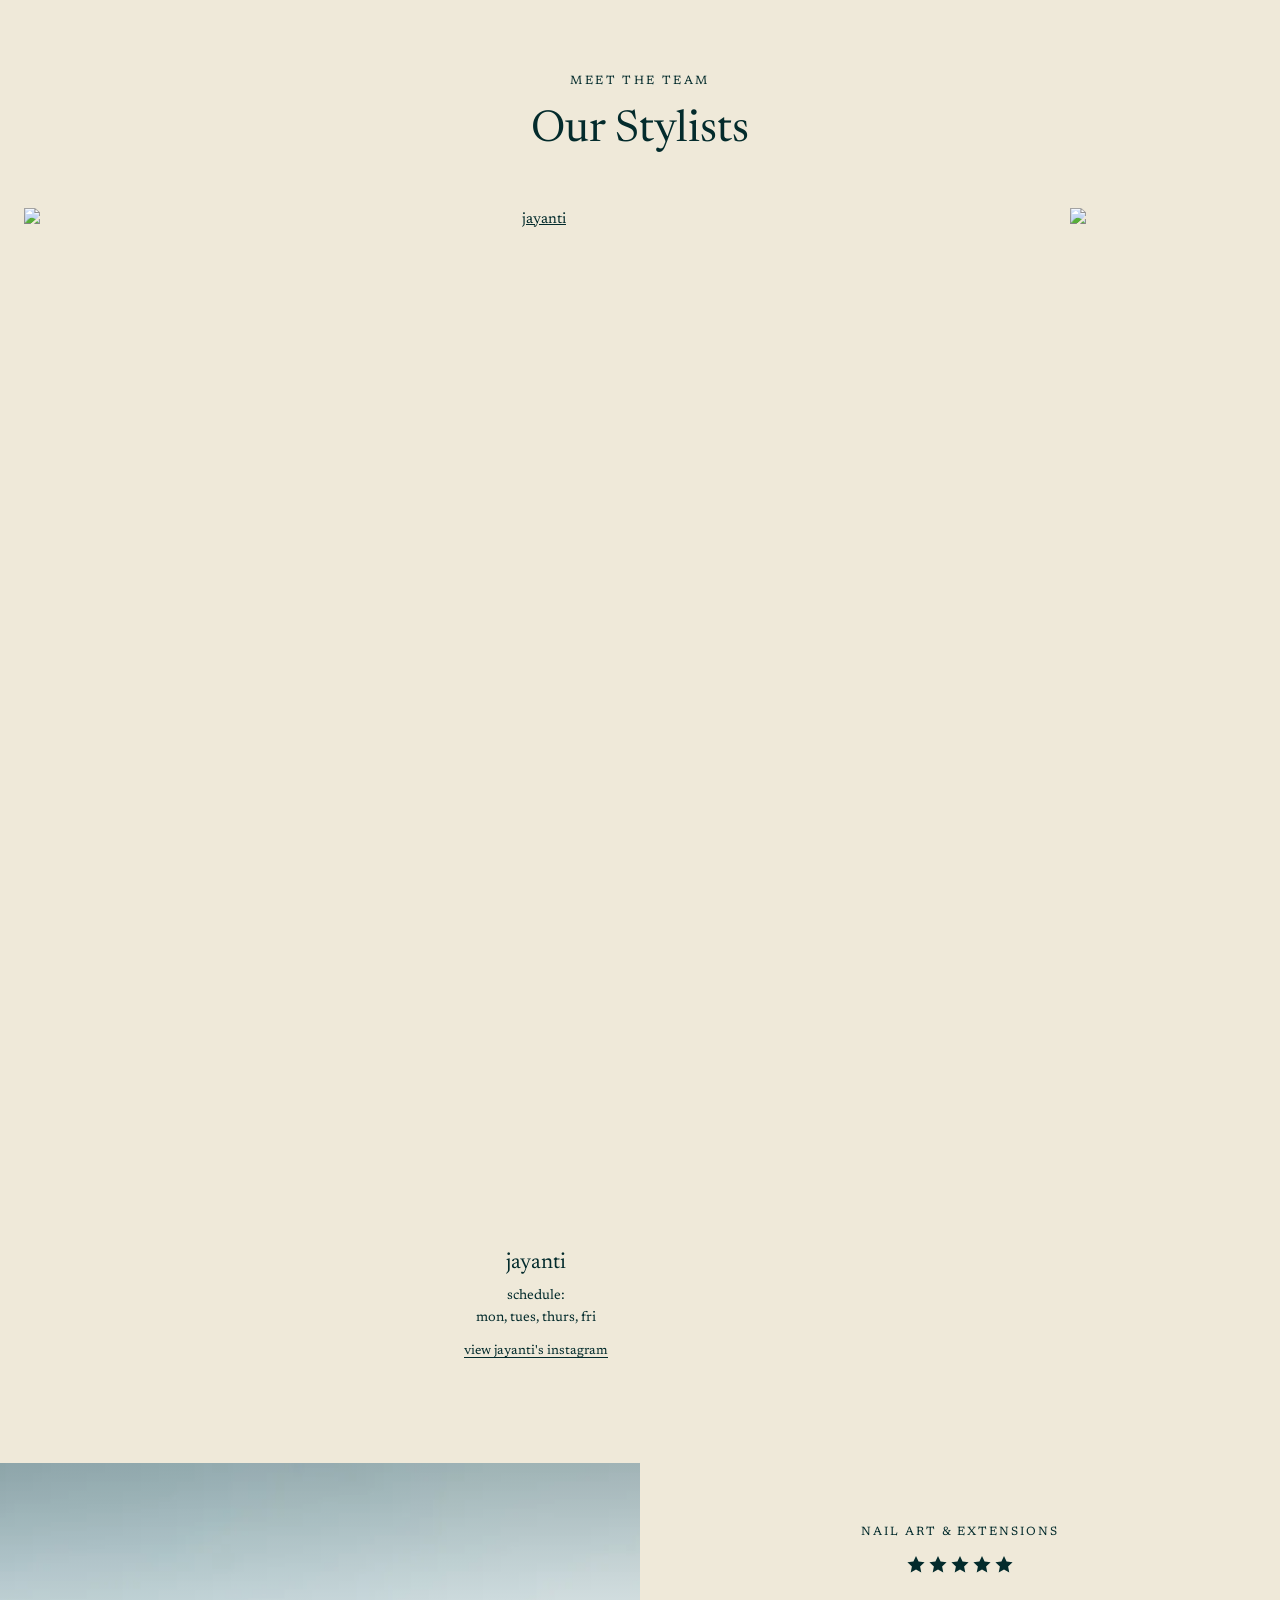
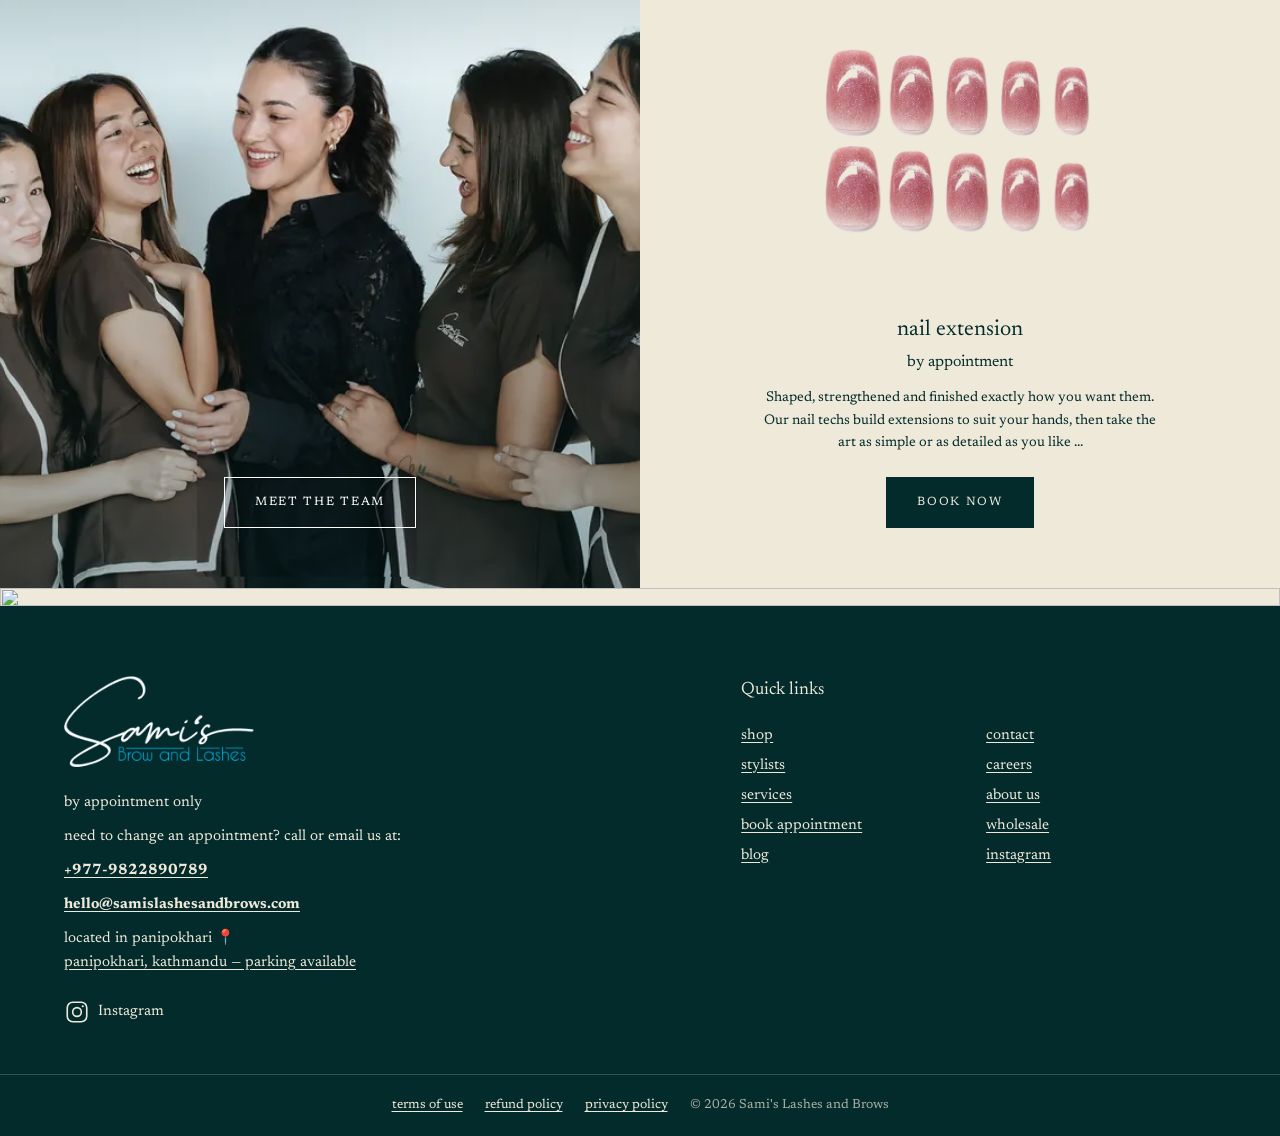
==== commit cf7754d9: "Optimize mobile view: lazy video + phone-sized files, WebP images, bigger tap targets, swipeable gal" ====
--- a/index.local.html
+++ b/index.local.html
@@ -2,7 +2,8 @@
 <html lang="en">
 <head>
 <meta charset="utf-8">
-<meta name="viewport" content="width=device-width, initial-scale=1">
+<meta name="viewport" content="width=device-width, initial-scale=1, viewport-fit=cover">
+<meta name="theme-color" content="#032b2c">
 <title>Sami's Lashes and Brows | Brow &amp; Lash Studio in Kathmandu</title>
 <meta name="description" content="Sami's Lashes and Brows offers brow tinting, henna, lash lifts and extensions plus Australian-standard brow and lash training in Panipokhari, Kathmandu.">
 <meta property="og:title" content="Sami's Lashes and Brows | Brow &amp; Lash Studio">
@@ -94,9 +95,8 @@
 <!-- ============ EDITORIAL 1: HERO + SKYLINE ============ -->
 <section class="editorial" id="shop">
   <div class="editorial__img">
-    <video class="js-video" id="heroVideo" autoplay muted loop playsinline preload="metadata" poster="assets/samis-hero-poster.jpg" aria-label="Sami outside the studio in Kathmandu">
-      <source src="assets/samis-hero-video.mp4" type="video/mp4">
-    </video>
+    <video class="js-video" id="heroVideo" muted loop playsinline preload="none" data-src="assets/samis-hero-video.mp4" data-src-m="assets/samis-hero-video-m.mp4" poster="assets/samis-hero-poster.jpg" aria-label="Sami outside the studio in Kathmandu">
+      </video>
     <button class="sound-btn js-sound" id="soundBtn" type="button" aria-pressed="false" aria-label="Unmute video">
       <svg class="sound-btn__muted" viewBox="0 0 24 24" width="20" height="20" fill="none" stroke="currentColor" stroke-width="1.6" stroke-linecap="round" stroke-linejoin="round"><path d="M11 5L6 9H2v6h4l5 4V5z"/><path d="M22 9l-6 6"/><path d="M16 9l6 6"/></svg>
       <svg class="sound-btn__on" viewBox="0 0 24 24" width="20" height="20" fill="none" stroke="currentColor" stroke-width="1.6" stroke-linecap="round" stroke-linejoin="round"><path d="M11 5L6 9H2v6h4l5 4V5z"/><path d="M15.5 8.5a5 5 0 010 7"/><path d="M18.5 5.5a9 9 0 010 13"/></svg>
@@ -113,7 +113,7 @@
       <h3 class="product__headline">DESIGNED IN PORTLAND</h3>
       <p class="product__sub">HOLDS ALL BROW TYPES</p>
       <div class="stars" aria-label="5 stars"></div>
-      <img class="product__img" src="assets/samis-eyebrow-gel.png" alt="Sami's Brow and Lashes eyebrow gel with shaping wand">
+      <img class="product__img" src="assets/samis-eyebrow-gel.webp" width="300" height="300" loading="lazy" decoding="async" alt="Sami's Brow and Lashes eyebrow gel with shaping wand">
       <h4 class="product__title">eyebrow gel</h4>
       <div class="product__price">$22.00</div>
       <p class="product__desc">A clear, flexible hold that keeps brows brushed up and sitting where you want them, finished with a tapered wand for precise, natural shaping ...</p>
@@ -143,34 +143,31 @@
 <section class="gallery" id="services">
   <div class="gallery__row">
     <div class="gallery__item">
-      <video class="js-video" autoplay muted loop playsinline preload="metadata" poster="assets/samis-gallery-1.jpg" aria-label="Inside Sami's studio">
-        <source src="assets/samis-gallery-1.mp4" type="video/mp4">
+      <video class="js-video" muted loop playsinline preload="none" data-src="assets/samis-gallery-1.mp4" data-src-m="assets/samis-gallery-1-m.mp4" poster="assets/samis-gallery-1.jpg" aria-label="Inside Sami's studio">
       </video>
       <button class="sound-btn js-sound" type="button" aria-pressed="false" aria-label="Unmute video">
         <svg class="sound-btn__muted" viewBox="0 0 24 24" width="20" height="20" fill="none" stroke="currentColor" stroke-width="1.6" stroke-linecap="round" stroke-linejoin="round"><path d="M11 5L6 9H2v6h4l5 4V5z"/><path d="M22 9l-6 6"/><path d="M16 9l6 6"/></svg>
         <svg class="sound-btn__on" viewBox="0 0 24 24" width="20" height="20" fill="none" stroke="currentColor" stroke-width="1.6" stroke-linecap="round" stroke-linejoin="round"><path d="M11 5L6 9H2v6h4l5 4V5z"/><path d="M15.5 8.5a5 5 0 010 7"/><path d="M18.5 5.5a9 9 0 010 13"/></svg>
       </button>
-      <img class="gallery__logo" src="assets/samis-lashes-brows-logo-nav.webp" alt="" aria-hidden="true">
+      <img class="gallery__logo" loading="lazy" src="assets/samis-lashes-brows-logo-nav.webp" alt="" aria-hidden="true">
     </div>
     <div class="gallery__item">
-      <video class="js-video" autoplay muted loop playsinline preload="metadata" poster="assets/samis-gallery-2.jpg" aria-label="Brow and lash work at Sami's">
-        <source src="assets/samis-gallery-2.mp4" type="video/mp4">
+      <video class="js-video" muted loop playsinline preload="none" data-src="assets/samis-gallery-2.mp4" data-src-m="assets/samis-gallery-2-m.mp4" poster="assets/samis-gallery-2.jpg" aria-label="Brow and lash work at Sami's">
       </video>
       <button class="sound-btn js-sound" type="button" aria-pressed="false" aria-label="Unmute video">
         <svg class="sound-btn__muted" viewBox="0 0 24 24" width="20" height="20" fill="none" stroke="currentColor" stroke-width="1.6" stroke-linecap="round" stroke-linejoin="round"><path d="M11 5L6 9H2v6h4l5 4V5z"/><path d="M22 9l-6 6"/><path d="M16 9l6 6"/></svg>
         <svg class="sound-btn__on" viewBox="0 0 24 24" width="20" height="20" fill="none" stroke="currentColor" stroke-width="1.6" stroke-linecap="round" stroke-linejoin="round"><path d="M11 5L6 9H2v6h4l5 4V5z"/><path d="M15.5 8.5a5 5 0 010 7"/><path d="M18.5 5.5a9 9 0 010 13"/></svg>
       </button>
-      <img class="gallery__logo" src="assets/samis-lashes-brows-logo-nav.webp" alt="" aria-hidden="true">
+      <img class="gallery__logo" loading="lazy" src="assets/samis-lashes-brows-logo-nav.webp" alt="" aria-hidden="true">
     </div>
     <div class="gallery__item">
-      <video class="js-video" autoplay muted loop playsinline preload="metadata" poster="assets/samis-gallery-3.jpg" aria-label="Sami's Brow and Lashes in Kathmandu">
-        <source src="assets/samis-gallery-3.mp4" type="video/mp4">
+      <video class="js-video" muted loop playsinline preload="none" data-src="assets/samis-gallery-3.mp4" data-src-m="assets/samis-gallery-3-m.mp4" poster="assets/samis-gallery-3.jpg" aria-label="Sami's Brow and Lashes in Kathmandu">
       </video>
       <button class="sound-btn js-sound" type="button" aria-pressed="false" aria-label="Unmute video">
         <svg class="sound-btn__muted" viewBox="0 0 24 24" width="20" height="20" fill="none" stroke="currentColor" stroke-width="1.6" stroke-linecap="round" stroke-linejoin="round"><path d="M11 5L6 9H2v6h4l5 4V5z"/><path d="M22 9l-6 6"/><path d="M16 9l6 6"/></svg>
         <svg class="sound-btn__on" viewBox="0 0 24 24" width="20" height="20" fill="none" stroke="currentColor" stroke-width="1.6" stroke-linecap="round" stroke-linejoin="round"><path d="M11 5L6 9H2v6h4l5 4V5z"/><path d="M15.5 8.5a5 5 0 010 7"/><path d="M18.5 5.5a9 9 0 010 13"/></svg>
       </button>
-      <img class="gallery__logo" src="assets/samis-lashes-brows-logo-nav.webp" alt="" aria-hidden="true">
+      <img class="gallery__logo" loading="lazy" src="assets/samis-lashes-brows-logo-nav.webp" alt="" aria-hidden="true">
     </div>
   </div>
 </section>
@@ -178,7 +175,7 @@
 <!-- ============ NOT QUITE RIGHT ============ -->
 <section class="feedback" id="book">
   <div class="feedback__inner">
-    <img class="feedback__icon" src="assets/samis-lashes-brows-logo-white.webp" alt="">
+    <img class="feedback__icon" loading="lazy" src="assets/samis-lashes-brows-logo-white.webp" alt="">
     <div class="subheader">With international experience and a passion for beauty.</div>
     <h2 class="feature-header feature-header--large">TRAINED IN AUSTRALIA.</h2>
     <div class="rte">
@@ -202,37 +199,37 @@
   </div>
   <div class="stylists__grid">
     <article class="stylist">
-      <a href="#book" aria-label="jayanti"><img src="https://yello.salon/cdn/shop/files/kaylee_7b81c816-81a2-48a4-8c0e-1765aba63f1c_1024x1024.gif" alt="jayanti"></a>
+      <a href="#book" aria-label="jayanti"><img src="https://yello.salon/cdn/shop/files/kaylee_7b81c816-81a2-48a4-8c0e-1765aba63f1c_1024x1024.gif" loading="lazy" decoding="async" width="1024" height="1024" alt="jayanti"></a>
       <h3>jayanti</h3>
       <p>schedule:<br>mon, tues, thurs, fri</p>
       <a href="https://www.instagram.com/samisbrowandlashes.kathmandu/" target="_blank" rel="noopener">view jayanti's instagram</a>
     </article>
     <article class="stylist">
-      <a href="#book" aria-label="kebisha"><img src="https://yello.salon/cdn/shop/files/devon_86845612-800c-4fed-a059-08a786e39bd6_1024x1024.gif" alt="kebisha"></a>
+      <a href="#book" aria-label="kebisha"><img src="https://yello.salon/cdn/shop/files/devon_86845612-800c-4fed-a059-08a786e39bd6_1024x1024.gif" loading="lazy" decoding="async" width="1024" height="1024" alt="kebisha"></a>
       <h3>kebisha</h3>
       <p>schedule:<br>wed-sat</p>
       <a href="https://www.instagram.com/samisbrowandlashes.kathmandu/" target="_blank" rel="noopener">view kebisha's instagram</a>
     </article>
     <article class="stylist">
-      <a href="#book" aria-label="rojina"><img src="https://yello.salon/cdn/shop/files/natalie_70365ebc-5584-4c6e-b8f2-4013141ed1f9_1024x1024.gif" alt="rojina"></a>
+      <a href="#book" aria-label="rojina"><img src="https://yello.salon/cdn/shop/files/natalie_70365ebc-5584-4c6e-b8f2-4013141ed1f9_1024x1024.gif" loading="lazy" decoding="async" width="1024" height="1024" alt="rojina"></a>
       <h3>rojina</h3>
       <p>schedule:<br>mon-thurs</p>
       <a href="https://www.instagram.com/samisbrowandlashes.kathmandu/" target="_blank" rel="noopener">view rojina's instagram</a>
     </article>
     <article class="stylist">
-      <a href="#book" aria-label="nilisha"><img src="https://yello.salon/cdn/shop/files/vanessa_9da2cb59-c45c-40aa-93a1-08eabe72f2c5_1024x1024.gif" alt="nilisha"></a>
+      <a href="#book" aria-label="nilisha"><img src="https://yello.salon/cdn/shop/files/vanessa_9da2cb59-c45c-40aa-93a1-08eabe72f2c5_1024x1024.gif" loading="lazy" decoding="async" width="1024" height="1024" alt="nilisha"></a>
       <h3>nilisha</h3>
       <p>schedule:<br>mon, tues, thurs, fri</p>
       <a href="https://www.instagram.com/samisbrowandlashes.kathmandu/" target="_blank" rel="noopener">view nilisha's instagram</a>
     </article>
     <article class="stylist">
-      <a href="#book" aria-label="rupa"><img src="https://yello.salon/cdn/shop/files/Christa_1024x1024.gif" alt="rupa"></a>
+      <a href="#book" aria-label="rupa"><img src="https://yello.salon/cdn/shop/files/Christa_1024x1024.gif" loading="lazy" decoding="async" width="1024" height="1024" alt="rupa"></a>
       <h3>rupa</h3>
       <p>schedule:<br>tues-fri</p>
       <a href="https://www.instagram.com/samisbrowandlashes.kathmandu/" target="_blank" rel="noopener">view rupa's instagram</a>
     </article>
     <article class="stylist">
-      <a href="#book" aria-label="sami"><img src="https://yello.salon/cdn/shop/files/maya-new_1024x1024.gif" alt="sami"></a>
+      <a href="#book" aria-label="sami"><img src="https://yello.salon/cdn/shop/files/maya-new_1024x1024.gif" loading="lazy" decoding="async" width="1024" height="1024" alt="sami"></a>
       <h3>sami</h3>
       <p>schedule:<br>mon, tues, thurs, fri</p>
       <a href="https://www.instagram.com/samisbrowandlashes.kathmandu/" target="_blank" rel="noopener">view sami's instagram</a>
@@ -243,7 +240,7 @@
 <!-- ============ EDITORIAL 2: FOREST PARK HAT ============ -->
 <section class="editorial editorial--dark">
   <div class="editorial__img">
-    <img src="assets/samis-team-photo.png" alt="The Sami's Brow and Lashes team in the studio">
+    <img src="assets/samis-team-photo-800.webp" srcset="assets/samis-team-photo-800.webp 800w, assets/samis-team-photo.webp 1440w" sizes="(max-width:767px) 100vw, 50vw" loading="lazy" decoding="async" alt="The Sami's Brow and Lashes team in the studio">
     <div class="editorial__img-content">
       <a href="#stylists" class="btn btn--light">MEET THE TEAM</a>
     </div>
@@ -252,7 +249,7 @@
     <div class="product">
       <p class="product__sub">NAIL ART &amp; EXTENSIONS</p>
       <div class="stars" aria-label="5 stars"></div>
-      <img class="product__img" src="assets/samis-nail-art.png" alt="A set of pink glitter gradient press-on nails">
+      <img class="product__img" src="assets/samis-nail-art.webp" width="300" height="300" loading="lazy" decoding="async" alt="A set of pink glitter gradient press-on nails">
       <h4 class="product__title">nail extension</h4>
       <div class="product__price">by appointment</div>
       <p class="product__desc">Shaped, strengthened and finished exactly how you want them. Our nail techs build extensions to suit your hands, then take the art as simple or as detailed as you like ...</p>
@@ -262,7 +259,7 @@
 </section>
 
 <!-- ============ STRIPE ============ -->
-<div class="stripe"><img src="https://yello.salon/cdn/shop/files/tall-border-detail-yello-salon-portland-umbrella-stripe.png?width=2000" alt=""></div>
+<div class="stripe"><img loading="lazy" src="https://yello.salon/cdn/shop/files/tall-border-detail-yello-salon-portland-umbrella-stripe.png?width=2000" loading="lazy" decoding="async" width="1024" height="1024" alt=""></div>
 
 </main>
 
@@ -270,7 +267,7 @@
 <footer class="footer">
   <div class="footer__inner">
     <div class="footer__col footer__info">
-      <img src="assets/samis-lashes-brows-logo-nav.webp" alt="Sami's Lashes and Brows" width="190">
+      <img src="assets/samis-lashes-brows-logo-nav.webp" alt="Sami's Lashes and Brows" width="190" loading="lazy">
       <p>by appointment only</p>
       <p>need to change an appointment? call or email us at:</p>
       <p><a href="tel:+9779822890789"><strong>+977-9822890789</strong></a></p>
--- a/style.css
+++ b/style.css
@@ -8,10 +8,10 @@
   --italic:'Baskervville',serif;
 }
 *{box-sizing:border-box}
-html{scroll-behavior:smooth}
-body{margin:0;background:var(--cream);color:var(--teal);font-family:var(--serif);font-size:15px;line-height:1.6;-webkit-font-smoothing:antialiased}
+html{scroll-behavior:smooth;scroll-padding-top:72px;-webkit-text-size-adjust:100%;text-size-adjust:100%}
+body{margin:0;overflow-x:clip;background:var(--cream);color:var(--teal);font-family:var(--serif);font-size:15px;line-height:1.6;-webkit-font-smoothing:antialiased}
 img,video{max-width:100%;display:block}
-a{color:inherit}
+a{color:inherit;-webkit-tap-highlight-color:transparent}
 h1,h2,h3,h4,h5{font-weight:400;margin:0}
 p{margin:0 0 1em}
 
@@ -143,7 +143,6 @@
 @media (prefers-reduced-motion:reduce){
   .vibe-char__head,.vibe-char__note{animation:none}
 }
-@media (max-width:767px){.vibe-btn{right:16px;bottom:92px;padding:9px 14px;font-size:10px}}
 .sound-btn .sound-btn__on{display:none}
 .sound-btn[aria-pressed="true"] .sound-btn__on{display:block}
 .sound-btn[aria-pressed="true"] .sound-btn__muted{display:none}
@@ -231,21 +230,72 @@
 @media (max-width:1100px){
   .nav,.soonest{display:none}
   .menu-btn{display:flex}
-  .tools{gap:16px}
+  .tools{gap:0}
+  .menu-btn{min-height:44px;min-width:44px;padding:0 6px 0 0}
+  .icon-link{min-width:44px;min-height:44px;align-items:center;justify-content:center}
   .stylists__grid{grid-template-columns:repeat(4,1fr)}
 }
 @media (max-width:767px){
-  .site-header__inner{padding:12px 18px}
-  .logo{width:120px}
+  html{scroll-padding-top:60px}
+  .site-header__inner{padding:8px max(14px,env(safe-area-inset-right)) 8px max(14px,env(safe-area-inset-left));gap:8px;min-height:56px}
+  /* scrim so the header stays readable over the hero video */
+  .site-header:not(.scrolled)::before{content:"";position:absolute;inset:0 0 -24px;background:linear-gradient(180deg,rgba(3,43,44,.55),rgba(3,43,44,0));pointer-events:none;z-index:-1}
+  .logo{width:112px}
+  .tools{margin-right:-8px}
+  .cart-count{top:5px;right:3px}
   .editorial{grid-template-columns:1fr}
-  .editorial__img{min-height:520px}
+  .editorial__img{min-height:min(78vh,640px);min-height:min(78svh,640px)}
   .editorial:first-of-type{min-height:0}
-  .editorial__headline{font-size:36px}
+  .editorial__headline{font-size:clamp(28px,8.6vw,36px);margin-bottom:22px}
   .editorial__product,.editorial__img-content{padding:44px 24px}
-  .gallery__row{grid-template-columns:1fr}
-  .gallery__item{height:520px}
-  .stylists__grid{grid-template-columns:repeat(2,1fr);gap:28px 16px}
-  .footer__inner{grid-template-columns:1fr;gap:40px}
-  .intro,.feedback{padding:70px 22px}
+  .editorial__img-content{padding-bottom:max(44px,calc(24px + env(safe-area-inset-bottom)))}
+  .sound-btn{left:16px;bottom:16px;width:44px;height:44px}
+  .btn{padding:16px 28px;min-height:48px}
+  .product__desc{font-size:15px}
+  .intro,.feedback{padding:64px 22px}
+  .intro p{font-size:17px}
+  .rte{font-size:16.5px}
+  .feedback__icon{width:150px}
+  .testimonials{padding:10px 0 50px}
+  .slide{padding:0 22px}
+
+  /* gallery: swipeable, snap-to-card strip instead of three stacked full-height videos */
+  .gallery__row{display:flex;overflow-x:auto;scroll-snap-type:x mandatory;-webkit-overflow-scrolling:touch;overscroll-behavior-x:contain;gap:10px;padding:0 14px;scrollbar-width:none}
+  .gallery__row::-webkit-scrollbar{display:none}
+  .gallery__item{flex:0 0 78%;height:min(62vh,500px);height:min(62svh,500px);scroll-snap-align:center;border-radius:2px}
+  .gallery__logo{width:150px}
+
+  .stylists{padding:10px 18px 70px}
+  .stylists__head{margin-bottom:34px}
+  .stylists__grid{grid-template-columns:repeat(2,1fr);gap:30px 14px}
+  .stylist h3{font-size:20px}
+  .stylist a[target]{display:inline-block;padding:13px 0;line-height:1.3}
+  .stylist a:not([target]){margin-bottom:10px}
+
+  .footer__inner{grid-template-columns:1fr;gap:36px;padding:56px 22px 30px}
+  .footer__info a{display:inline-block;padding:4px 0}
+  .footer__ig{padding:10px 0}
+  .footer li{padding:0}
+  .footer li a{display:inline-block;padding:9px 0}
+  .footer__legal{gap:4px 18px;padding:18px 22px max(24px,env(safe-area-inset-bottom))}
+  .footer__legal a{display:inline-block;padding:8px 0}
+
+  /* drawer */
+  .drawer{width:min(380px,90vw);padding:68px 28px max(32px,env(safe-area-inset-bottom));height:100vh;height:100dvh}
+  .drawer a:not(.btn){display:block;padding:10px 0}
+  .drawer__sub a{padding:9px 0!important}
+  .drawer__close{top:6px;right:10px;width:48px;height:48px;display:flex;align-items:center;justify-content:center}
+  .drawer__resched a{display:block;padding:8px 0}
+
+  /* vibe pill: compact round button on phones, clear of the chat widget */
+  .vibe-btn{right:max(14px,env(safe-area-inset-right));bottom:calc(92px + env(safe-area-inset-bottom));padding:0;width:44px;height:44px;justify-content:center}
+  .vibe-btn__label{position:absolute;width:1px;height:1px;overflow:hidden;clip:rect(0 0 0 0);white-space:nowrap}
+}
+@media (max-width:480px){
+  /* the account / search icons are placeholders today; keep the bar uncluttered */
+  .icon-link:not(.cart-link){display:none}
+}
+@media (hover:none){
+  .gallery__item:hover>img:first-child,.gallery__item:hover video,.stylist a:hover img{transform:none}
 }
 @media (prefers-reduced-motion:reduce){.track{animation:none}html{scroll-behavior:auto}}
